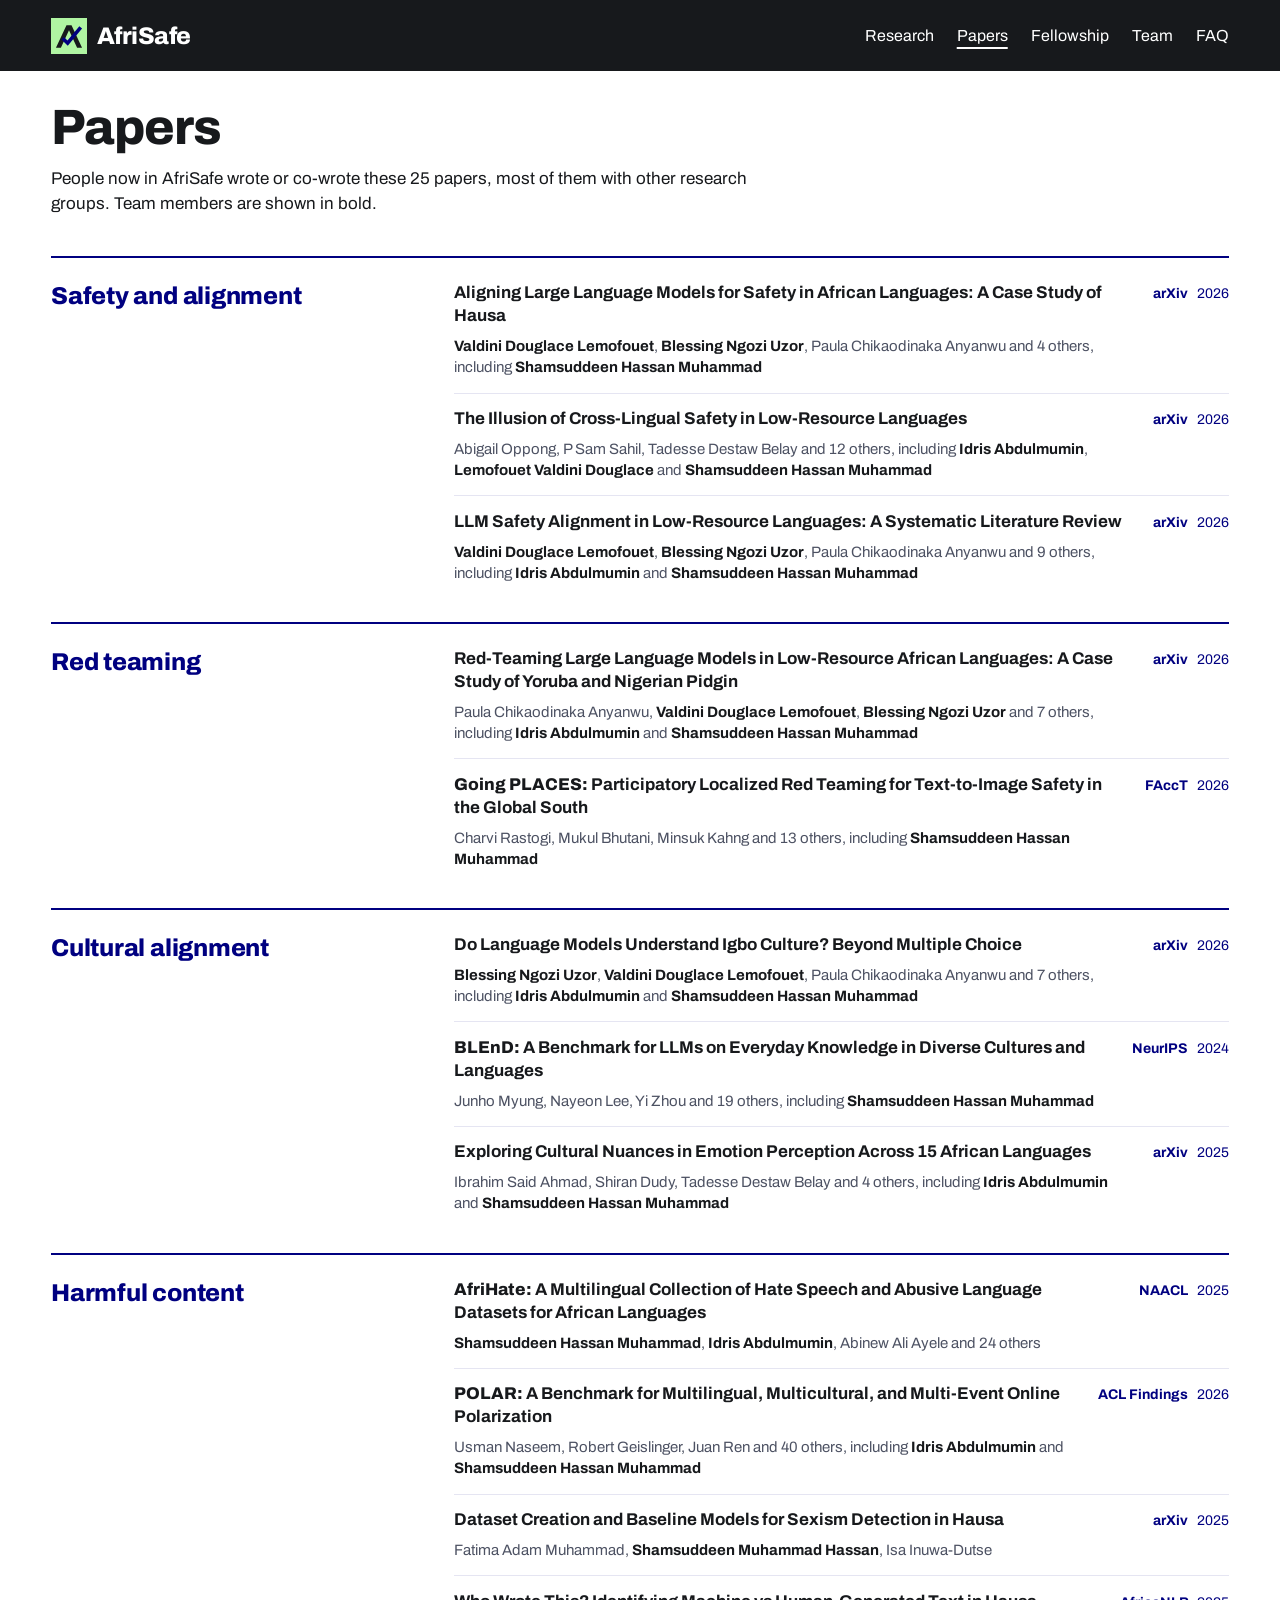
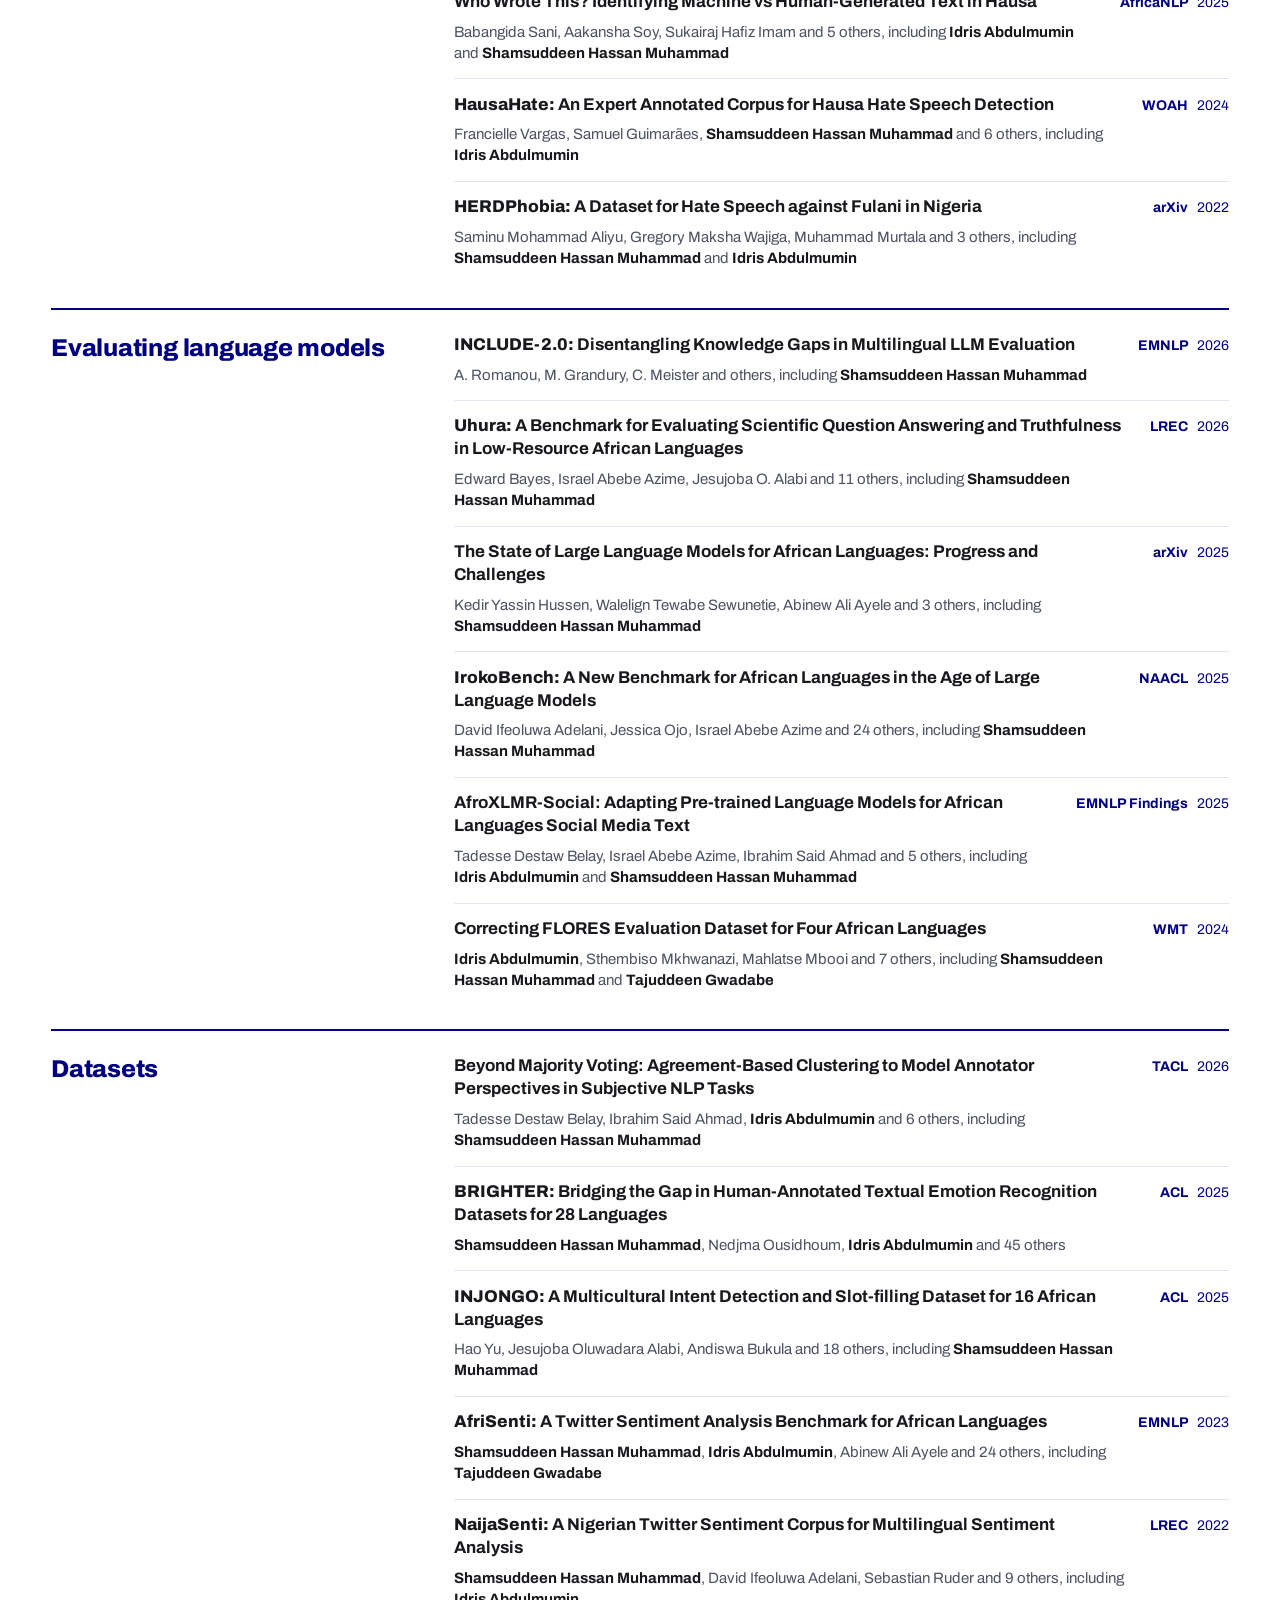
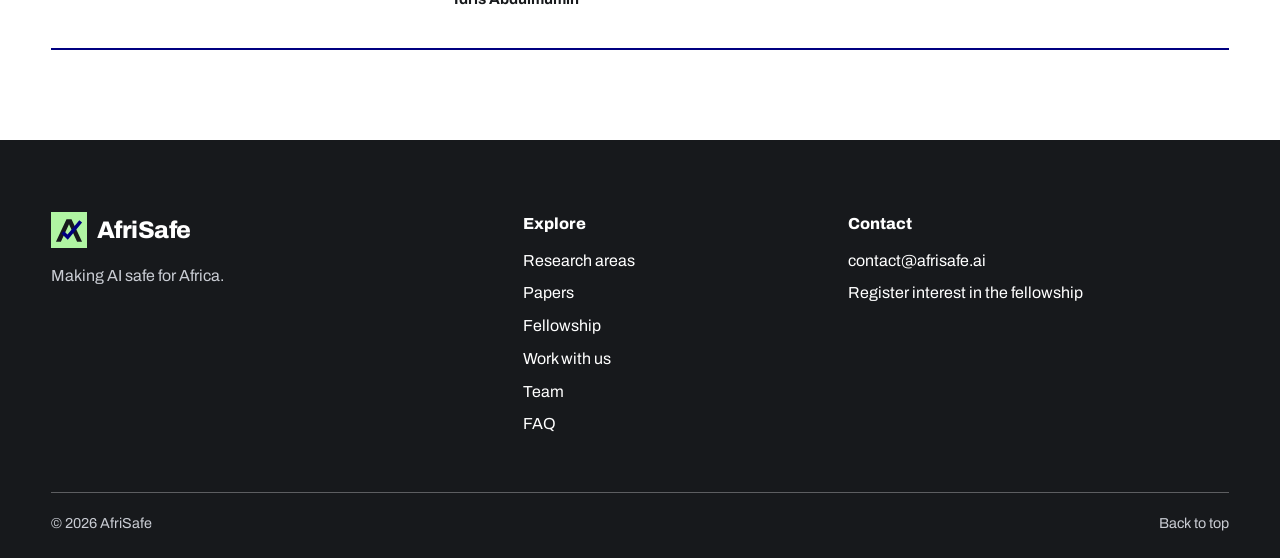
==== papers.html @ fd4c01db "Tagline: Making AI safe for Africa" ====
<!doctype html>
<html lang="en">
<head>
<meta charset="utf-8">
<meta name="viewport" content="width=device-width, initial-scale=1">
<title>Papers | AfriSafe</title>
<meta name="description" content="Papers by AfriSafe researchers on AI safety, red teaming, cultural alignment and evaluation in African languages.">
<meta name="theme-color" content="#17191c">
<meta property="og:type" content="website">
<meta property="og:site_name" content="AfriSafe">
<meta name="twitter:card" content="summary">
<meta property="og:title" content="Papers | AfriSafe">
<meta property="og:description" content="AI safety, alignment and red teaming research for African languages and cultures.">
<link rel="icon" href="data:image/svg+xml,%3Csvg xmlns='http://www.w3.org/2000/svg' viewBox='0 0 40 40'%3E%3Crect width='40' height='40' fill='%23b0f5a2'/%3E%3Cpath d='M5.5 33L17.2 8h5.6L34.5 33H29L20 13.6 11 33z' fill='%2317191c'/%3E%3Cpath d='M13 22.5l5.5 5.5L33 10.5' fill='none' stroke='%23000080' stroke-width='4'/%3E%3C/svg%3E">
<link rel="preconnect" href="https://fonts.googleapis.com">
<link rel="preconnect" href="https://fonts.gstatic.com" crossorigin>
<link rel="stylesheet" href="https://fonts.googleapis.com/css2?family=Archivo:wght@400;700;800&display=swap">
<link rel="stylesheet" href="styles.css">
</head>
<body>

<a class="skip" href="#main">Skip to content</a>
<header class="top">
<div class="wrap top-in">
  <a class="logo" href="index.html"><svg class="mark" viewBox="0 0 40 40" aria-hidden="true"><rect class="mark-box" width="40" height="40"/><path class="mark-a" d="M5.5 33L17.2 8h5.6L34.5 33H29L20 13.6 11 33z"/><path class="mark-tick" d="M13 22.5l5.5 5.5L33 10.5"/></svg>AfriSafe</a>
  <nav aria-label="Sections">
    <a href="index.html#research">Research</a>
    <a href="papers.html" aria-current="page">Papers</a>
    <a href="index.html#fellowship">Fellowship</a>
    <a href="team.html">Team</a>
    <a href="index.html#faq">FAQ</a>
  </nav>
</div>
</header>

<main id="main" class="wrap">
<section class="block">
  <h1 class="page-title">Papers</h1>
  <p class="intro">People now in AfriSafe wrote or co-wrote these 25 papers, most of them with other research groups. Team members are shown in bold.</p>
  <div class="pubs">
    <section class="pub-group">
      <h3>Safety and alignment</h3>
      <ul role="list">
        <li><a href="https://arxiv.org/abs/2610.37245"><span class="pub-title">Aligning Large Language Models for Safety in African Languages: A Case Study of Hausa</span><span class="pub-venue">arXiv <span>2026</span></span><span class="pub-authors"><b>Valdini Douglace Lemofouet</b>, <b>Blessing Ngozi Uzor</b>, Paula Chikaodinaka Anyanwu and 4 others, including <b>Shamsuddeen Hassan Muhammad</b></span></a></li>
        <li><a href="https://arxiv.org/abs/2608.11146"><span class="pub-title">The Illusion of Cross-Lingual Safety in Low-Resource Languages</span><span class="pub-venue">arXiv <span>2026</span></span><span class="pub-authors">Abigail Oppong, P Sam Sahil, Tadesse Destaw Belay and 12 others, including <b>Idris Abdulmumin</b>, <b>Lemofouet Valdini Douglace</b> and <b>Shamsuddeen Hassan Muhammad</b></span></a></li>
        <li><a href="https://arxiv.org/abs/2608.14626"><span class="pub-title">LLM Safety Alignment in Low-Resource Languages: A Systematic Literature Review</span><span class="pub-venue">arXiv <span>2026</span></span><span class="pub-authors"><b>Valdini Douglace Lemofouet</b>, <b>Blessing Ngozi Uzor</b>, Paula Chikaodinaka Anyanwu and 9 others, including <b>Idris Abdulmumin</b> and <b>Shamsuddeen Hassan Muhammad</b></span></a></li>
      </ul>
    </section>
    <section class="pub-group">
      <h3>Red teaming</h3>
      <ul role="list">
        <li><a href="https://arxiv.org/abs/2610.39590"><span class="pub-title">Red-Teaming Large Language Models in Low-Resource African Languages: A Case Study of Yoruba and Nigerian Pidgin</span><span class="pub-venue">arXiv <span>2026</span></span><span class="pub-authors">Paula Chikaodinaka Anyanwu, <b>Valdini Douglace Lemofouet</b>, <b>Blessing Ngozi Uzor</b> and 7 others, including <b>Idris Abdulmumin</b> and <b>Shamsuddeen Hassan Muhammad</b></span></a></li>
        <li><a href="https://arxiv.org/abs/2605.19190"><span class="pub-title"><b>Going PLACES:</b> Participatory Localized Red Teaming for Text-to-Image Safety in the Global South</span><span class="pub-venue">FAccT <span>2026</span></span><span class="pub-authors">Charvi Rastogi, Mukul Bhutani, Minsuk Kahng and 13 others, including <b>Shamsuddeen Hassan Muhammad</b></span></a></li>
      </ul>
    </section>
    <section class="pub-group">
      <h3>Cultural alignment</h3>
      <ul role="list">
        <li><a href="https://arxiv.org/abs/2610.35168"><span class="pub-title">Do Language Models Understand Igbo Culture? Beyond Multiple Choice</span><span class="pub-venue">arXiv <span>2026</span></span><span class="pub-authors"><b>Blessing Ngozi Uzor</b>, <b>Valdini Douglace Lemofouet</b>, Paula Chikaodinaka Anyanwu and 7 others, including <b>Idris Abdulmumin</b> and <b>Shamsuddeen Hassan Muhammad</b></span></a></li>
        <li><a href="https://arxiv.org/abs/2406.09948"><span class="pub-title"><b>BLEnD:</b> A Benchmark for LLMs on Everyday Knowledge in Diverse Cultures and Languages</span><span class="pub-venue">NeurIPS <span>2024</span></span><span class="pub-authors">Junho Myung, Nayeon Lee, Yi Zhou and 19 others, including <b>Shamsuddeen Hassan Muhammad</b></span></a></li>
        <li><a href="https://arxiv.org/abs/2503.19642"><span class="pub-title">Exploring Cultural Nuances in Emotion Perception Across 15 African Languages</span><span class="pub-venue">arXiv <span>2025</span></span><span class="pub-authors">Ibrahim Said Ahmad, Shiran Dudy, Tadesse Destaw Belay and 4 others, including <b>Idris Abdulmumin</b> and <b>Shamsuddeen Hassan Muhammad</b></span></a></li>
      </ul>
    </section>
    <section class="pub-group">
      <h3>Harmful content</h3>
      <ul role="list">
        <li><a href="https://aclanthology.org/2025.naacl-long.92/"><span class="pub-title"><b>AfriHate:</b> A Multilingual Collection of Hate Speech and Abusive Language Datasets for African Languages</span><span class="pub-venue">NAACL <span>2025</span></span><span class="pub-authors"><b>Shamsuddeen Hassan Muhammad</b>, <b>Idris Abdulmumin</b>, Abinew Ali Ayele and 24 others</span></a></li>
        <li><a href="https://arxiv.org/abs/2505.20624"><span class="pub-title"><b>POLAR:</b> A Benchmark for Multilingual, Multicultural, and Multi-Event Online Polarization</span><span class="pub-venue">ACL Findings <span>2026</span></span><span class="pub-authors">Usman Naseem, Robert Geislinger, Juan Ren and 40 others, including <b>Idris Abdulmumin</b> and <b>Shamsuddeen Hassan Muhammad</b></span></a></li>
        <li><a href="https://arxiv.org/abs/2510.27038"><span class="pub-title">Dataset Creation and Baseline Models for Sexism Detection in Hausa</span><span class="pub-venue">arXiv <span>2025</span></span><span class="pub-authors">Fatima Adam Muhammad, <b>Shamsuddeen Muhammad Hassan</b>, Isa Inuwa-Dutse</span></a></li>
        <li><a href="https://aclanthology.org/2025.africanlp-1.12/"><span class="pub-title">Who Wrote This? Identifying Machine vs Human-Generated Text in Hausa</span><span class="pub-venue">AfricaNLP <span>2025</span></span><span class="pub-authors">Babangida Sani, Aakansha Soy, Sukairaj Hafiz Imam and 5 others, including <b>Idris Abdulmumin</b> and <b>Shamsuddeen Hassan Muhammad</b></span></a></li>
        <li><a href="https://aclanthology.org/2024.woah-1.5/"><span class="pub-title"><b>HausaHate:</b> An Expert Annotated Corpus for Hausa Hate Speech Detection</span><span class="pub-venue">WOAH <span>2024</span></span><span class="pub-authors">Francielle Vargas, Samuel Guimarães, <b>Shamsuddeen Hassan Muhammad</b> and 6 others, including <b>Idris Abdulmumin</b></span></a></li>
        <li><a href="https://arxiv.org/abs/2211.15262"><span class="pub-title"><b>HERDPhobia:</b> A Dataset for Hate Speech against Fulani in Nigeria</span><span class="pub-venue">arXiv <span>2022</span></span><span class="pub-authors">Saminu Mohammad Aliyu, Gregory Maksha Wajiga, Muhammad Murtala and 3 others, including <b>Shamsuddeen Hassan Muhammad</b> and <b>Idris Abdulmumin</b></span></a></li>
      </ul>
    </section>
    <section class="pub-group">
      <h3>Evaluating language models</h3>
      <ul role="list">
        <li><a href="https://scholar.google.com/citations?view_op=view_citation&amp;hl=en&amp;user=Ne1nt4gAAAAJ&amp;citation_for_view=Ne1nt4gAAAAJ:IRz6iEL74y4C"><span class="pub-title"><b>INCLUDE-2.0:</b> Disentangling Knowledge Gaps in Multilingual LLM Evaluation</span><span class="pub-venue">EMNLP <span>2026</span></span><span class="pub-authors">A. Romanou, M. Grandury, C. Meister and others, including <b>Shamsuddeen Hassan Muhammad</b></span></a></li>
        <li><a href="https://arxiv.org/abs/2412.00948"><span class="pub-title"><b>Uhura:</b> A Benchmark for Evaluating Scientific Question Answering and Truthfulness in Low-Resource African Languages</span><span class="pub-venue">LREC <span>2026</span></span><span class="pub-authors">Edward Bayes, Israel Abebe Azime, Jesujoba O. Alabi and 11 others, including <b>Shamsuddeen Hassan Muhammad</b></span></a></li>
        <li><a href="https://arxiv.org/abs/2506.02280"><span class="pub-title">The State of Large Language Models for African Languages: Progress and Challenges</span><span class="pub-venue">arXiv <span>2025</span></span><span class="pub-authors">Kedir Yassin Hussen, Walelign Tewabe Sewunetie, Abinew Ali Ayele and 3 others, including <b>Shamsuddeen Hassan Muhammad</b></span></a></li>
        <li><a href="https://aclanthology.org/2025.naacl-long.139/"><span class="pub-title"><b>IrokoBench:</b> A New Benchmark for African Languages in the Age of Large Language Models</span><span class="pub-venue">NAACL <span>2025</span></span><span class="pub-authors">David Ifeoluwa Adelani, Jessica Ojo, Israel Abebe Azime and 24 others, including <b>Shamsuddeen Hassan Muhammad</b></span></a></li>
        <li><a href="https://aclanthology.org/2025.findings-emnlp.842/"><span class="pub-title">AfroXLMR-Social: Adapting Pre-trained Language Models for African Languages Social Media Text</span><span class="pub-venue">EMNLP Findings <span>2025</span></span><span class="pub-authors">Tadesse Destaw Belay, Israel Abebe Azime, Ibrahim Said Ahmad and 5 others, including <b>Idris Abdulmumin</b> and <b>Shamsuddeen Hassan Muhammad</b></span></a></li>
        <li><a href="https://aclanthology.org/2024.wmt-1.44/"><span class="pub-title">Correcting FLORES Evaluation Dataset for Four African Languages</span><span class="pub-venue">WMT <span>2024</span></span><span class="pub-authors"><b>Idris Abdulmumin</b>, Sthembiso Mkhwanazi, Mahlatse Mbooi and 7 others, including <b>Shamsuddeen Hassan Muhammad</b> and <b>Tajuddeen Gwadabe</b></span></a></li>
      </ul>
    </section>
    <section class="pub-group">
      <h3>Datasets</h3>
      <ul role="list">
        <li><a href="https://arxiv.org/abs/2605.09955"><span class="pub-title">Beyond Majority Voting: Agreement-Based Clustering to Model Annotator Perspectives in Subjective NLP Tasks</span><span class="pub-venue">TACL <span>2026</span></span><span class="pub-authors">Tadesse Destaw Belay, Ibrahim Said Ahmad, <b>Idris Abdulmumin</b> and 6 others, including <b>Shamsuddeen Hassan Muhammad</b></span></a></li>
        <li><a href="https://aclanthology.org/2025.acl-long.436/"><span class="pub-title"><b>BRIGHTER:</b> Bridging the Gap in Human-Annotated Textual Emotion Recognition Datasets for 28 Languages</span><span class="pub-venue">ACL <span>2025</span></span><span class="pub-authors"><b>Shamsuddeen Hassan Muhammad</b>, Nedjma Ousidhoum, <b>Idris Abdulmumin</b> and 45 others</span></a></li>
        <li><a href="https://aclanthology.org/2025.acl-long.464/"><span class="pub-title"><b>INJONGO:</b> A Multicultural Intent Detection and Slot-filling Dataset for 16 African Languages</span><span class="pub-venue">ACL <span>2025</span></span><span class="pub-authors">Hao Yu, Jesujoba Oluwadara Alabi, Andiswa Bukula and 18 others, including <b>Shamsuddeen Hassan Muhammad</b></span></a></li>
        <li><a href="https://aclanthology.org/2023.emnlp-main.862/"><span class="pub-title"><b>AfriSenti:</b> A Twitter Sentiment Analysis Benchmark for African Languages</span><span class="pub-venue">EMNLP <span>2023</span></span><span class="pub-authors"><b>Shamsuddeen Hassan Muhammad</b>, <b>Idris Abdulmumin</b>, Abinew Ali Ayele and 24 others, including <b>Tajuddeen Gwadabe</b></span></a></li>
        <li><a href="https://aclanthology.org/2022.lrec-1.63/"><span class="pub-title"><b>NaijaSenti:</b> A Nigerian Twitter Sentiment Corpus for Multilingual Sentiment Analysis</span><span class="pub-venue">LREC <span>2022</span></span><span class="pub-authors"><b>Shamsuddeen Hassan Muhammad</b>, David Ifeoluwa Adelani, Sebastian Ruder and 9 others, including <b>Idris Abdulmumin</b></span></a></li>
      </ul>
    </section>
  </div>
</section>
</main>

<footer class="foot">
  <div class="wrap">
    <div class="foot-in">
      <div class="foot-brand">
        <a class="logo" href="index.html"><svg class="mark" viewBox="0 0 40 40" aria-hidden="true"><rect class="mark-box" width="40" height="40"/><path class="mark-a" d="M5.5 33L17.2 8h5.6L34.5 33H29L20 13.6 11 33z"/><path class="mark-tick" d="M13 22.5l5.5 5.5L33 10.5"/></svg>AfriSafe</a>
        <p>Making AI safe for Africa.</p>
      </div>
      <nav aria-label="Footer">
        <h2>Explore</h2>
        <a href="index.html#research">Research areas</a>
        <a href="papers.html">Papers</a>
        <a href="index.html#fellowship">Fellowship</a>
        <a href="index.html#involved">Work with us</a>
        <a href="team.html">Team</a>
        <a href="index.html#faq">FAQ</a>
      </nav>
      <div>
        <h2>Contact</h2>
        <a href="mailto:contact@afrisafe.ai">contact@afrisafe.ai</a>
        <a href="mailto:contact@afrisafe.ai?subject=AfriSafe%20Fellowship%20interest">Register interest in the fellowship</a>
      </div>
    </div>
    <div class="foot-base">
      <p>© 2026 AfriSafe</p>
      <a href="#main">Back to top</a>
    </div>
  </div>
</footer>

</body>
</html>
---- styles.css ----
/* Layout: white page, inset blocks. Colour and type follow imperial.ac.uk:
   black-weight sentence-case headings, plain grotesque body, thin rules, arrow links,
   mint and lavender panels, a dark panel that fades to purple.
   Type: Archivo at weight 800 for headings and 400 for text. Measured against Imperial's own
   face (licensed to Imperial, so not used here) it is the closest free match in weight and width.
   Sizes follow Imperial's scale: hero up to 74px, h2 up to 33px, h3 about 21px. */
:root {
  color-scheme: light;
  --ink: #17191c;
  --white: #ffffff;
  --navy: #000080;
  --blue: #0000cd;
  --mint: #b0f5a2;
  --lavender: #e5e5f2;
  --purple: #1f0038;
  --soft: #c9ccd3;
  --muted: #4d5263; /* author lines; 7.6:1 on white */

  --font: Archivo, "Helvetica Neue", Arial, sans-serif;
}

* { box-sizing: border-box; }
html { scroll-behavior: smooth; }
body { margin: 0; background: var(--white); color: var(--ink); font: 400 1.0625rem/1.45 var(--font); overflow-wrap: break-word; }
img { max-width: 100%; height: auto; display: block; }
p { margin: 0; }
a { color: var(--blue); text-underline-offset: 3px; }
a:focus-visible, summary:focus-visible { outline: 3px solid var(--blue); outline-offset: 3px; }
/* blue on the dark footer is 1.6:1; mint is 13.8:1 */
.top a:focus-visible, .foot a:focus-visible { outline-color: var(--mint); }
section[id] { scroll-margin-top: 2rem; }

.skip { position: absolute; left: 1rem; top: -5rem; padding: 0.75rem 1rem; background: var(--white); color: var(--navy); font-weight: 800; }
.skip:focus { top: 1rem; }

.wrap { max-width: 84rem; margin: 0 auto; padding-inline: clamp(1.25rem, 4vw, 3.5rem); }

h1, h2, h3 { margin: 0; font-weight: 800; letter-spacing: -0.01em; text-wrap: balance; }
h1 { font-size: clamp(2.5rem, 5.4vw, 4.6rem); line-height: 1; letter-spacing: -0.02em; }
h2 { font-size: clamp(1.5rem, 2.3vw, 2.05rem); line-height: 1.15; }
h3 { font-size: 1.3rem; line-height: 1.2; }
.intro { margin-top: 0.9rem; max-width: 46rem; }

/* Arrow link: the one call-to-action style on the site.
   The second content value gives the glyph empty alt text; older browsers keep the first. */
.go { display: inline-block; font-weight: 800; text-decoration: none; color: inherit; }
.go::before { content: "→"; content: "→" / ""; font-weight: 400; margin-right: 0.6rem; display: inline-block; transition: transform .15s; }
.go:hover { text-decoration: underline; text-decoration-thickness: 2px; }
.go:hover::before { transform: translateX(4px); }

/* Header */
/* Black bar across the full width, matching the footer, so the page opens and closes on the same band */
.top { background: var(--ink); color: var(--white); }
.top-in { display: flex; align-items: center; gap: 2rem; padding-block: 1.1rem; }
.top .logo { color: var(--white); }
main { padding-top: clamp(1.25rem, 3vw, 2rem); }
.top nav { display: flex; gap: clamp(1rem, 1.8vw, 1.75rem); margin-left: auto; }
.top nav a { color: var(--white); text-decoration: none; font-size: 1rem; }
.top nav a:hover { color: var(--mint); text-decoration: underline; text-decoration-thickness: 2px; }
.top nav a[aria-current] { text-decoration: underline; text-decoration-thickness: 2px; text-underline-offset: 6px; }
/* Logo: an A whose crossbar is a tick (tested, passed), beside the name in the heading face */
.logo { display: inline-flex; align-items: center; gap: 0.6rem; font-weight: 800; font-size: 1.5rem; line-height: 1; letter-spacing: -0.02em; text-decoration: none; color: var(--navy); }
.mark { width: 2.25rem; height: 2.25rem; flex: none; }
.mark-box { fill: var(--mint); }
.mark-a { fill: var(--ink); }
.mark-tick { fill: none; stroke: var(--navy); stroke-width: 4; }

/* Panels */
.panel { padding: clamp(1.75rem, 4.5vw, 4rem); display: grid; gap: 1.5rem; align-content: center; justify-items: start; }
.mint { background: var(--mint); }
.night { background: linear-gradient(90deg, var(--ink), var(--purple)); color: var(--white); }

/* Hero: headline across the mint panel; lede and links sit on the page's three columns under a navy rule */
/* the space above the headline is the stage for the drifting language names */
.hero { padding-top: clamp(6rem, 14vw, 11rem); gap: clamp(2rem, 4vw, 3.5rem); justify-items: stretch; }
.hero-band { display: grid; grid-template-columns: repeat(3, minmax(0, 1fr)); gap: 1.5rem 2rem; align-items: start; border-top: 2px solid var(--navy); padding-top: 1.5rem; }
.lede { grid-column: span 2; max-width: 42rem; font-size: clamp(1.1rem, 1.5vw, 1.3rem); line-height: 1.35; }
.hero-links { list-style: none; margin: 0; padding: 0; color: var(--navy); }
.hero-links li { padding-block: 0.75rem; }
.hero-links li:first-child { padding-top: 0; }
.hero-links li + li { border-top: 1px solid var(--navy); }
/* flex keeps a wrapped second line under the text, clear of the arrow */
.hero-links .go { display: flex; }

/* --- Hero language names (canvas) ---------------------------------------------------------
   A decorative canvas behind the hero content; the inline script at the end of index.html draws
   on it. Out of flow, so it never changes the hero's size. Empty and invisible without JavaScript. */
.hero { position: relative; isolation: isolate; }
.hero-langs {
  position: absolute; top: 0; left: 0; z-index: -1; width: 100%; height: 100%; pointer-events: none;
}
/* --- end hero language names --------------------------------------------------------------- */

main > section { margin-bottom: clamp(3.5rem, 7vw, 6rem); }

/* Columns under a thin rule */
.cols { display: grid; gap: 2rem; margin: 2.5rem 0 0; padding: 0; list-style: none; }
.cols.two { grid-template-columns: repeat(2, minmax(0, 1fr)); }
.cols.three { grid-template-columns: repeat(3, minmax(0, 1fr)); }
.cols.four { grid-template-columns: repeat(4, minmax(0, 1fr)); }
.cols > * { border-top: 1px solid var(--navy); padding-top: 1.25rem; display: grid; gap: 0.75rem; align-content: start; justify-items: start; }

/* Dark facts panel */
.facts { display: block; margin-top: 2.5rem; }
.facts .cols { margin-top: 0; gap: 2.5rem 2rem; }
.facts .cols > * { border-top-color: var(--white); }
.facts h3 { font-size: clamp(1.3rem, 2vw, 1.7rem); }
.facts .cols p { color: var(--soft); font-size: 1rem; }

/* Lavender banner, split by a rule */
.banner {
  display: grid; grid-template-columns: repeat(2, minmax(0, 1fr));
  background: var(--lavender); color: var(--navy);
  border-top: 2px solid var(--navy); border-bottom: 2px solid var(--navy);
}
.banner > * { padding: clamp(1.5rem, 3vw, 2.5rem); display: grid; gap: 1.25rem; align-content: center; justify-items: start; }
.banner > div { border-left: 2px solid var(--navy); }
.banner h2 { font-size: clamp(1.75rem, 3vw, 2.6rem); line-height: 1.1; }
.banner p { font-size: clamp(1.1rem, 1.6vw, 1.4rem); line-height: 1.3; }
.banner.mint { background: var(--mint); }

/* Papers: theme on the left, its papers on the right. Each row is one link. */
.pubs { margin-top: 2.5rem; border-bottom: 2px solid var(--navy); }
.pub-group { border-top: 2px solid var(--navy); padding-block: 1.5rem; display: grid; gap: 0.75rem; }
.pub-group h3 { color: var(--navy); font-size: clamp(1.3rem, 1.9vw, 1.6rem); }
.pub-group ul { list-style: none; margin: 0; padding: 0; }
.pub-group li + li { border-top: 1px solid var(--lavender); }
.pub-group a {
  display: grid; grid-template-columns: minmax(0, 1fr) auto; gap: 0.5rem 1.5rem; align-items: baseline;
  padding: 0.9rem 0.75rem; margin-inline: -0.75rem;
  color: var(--ink); text-decoration: none; transition: background-color .15s;
}
.pub-group a:hover, .pub-group a:focus-visible { background: var(--lavender); }
.pub-group a:hover .pub-title { text-decoration: underline; text-decoration-thickness: 2px; }
.pub-title { font-size: 1.0625rem; line-height: 1.35; font-weight: 700; }
.pub-title b { font-weight: 800; }
/* authors sit under the title; team members are bold and dark */
.pub-authors { grid-column: 1; font-size: 0.9375rem; line-height: 1.4; color: var(--muted); }
.pub-authors b { font-weight: 700; color: var(--ink); }
.pub-venue { font-size: 0.875rem; font-weight: 700; color: var(--navy); white-space: nowrap; font-variant-numeric: tabular-nums; }
.pub-venue span { font-weight: 400; margin-left: 0.35rem; }

/* People: square portraits on the page grid. No photo yet: initials on mint. Open seat: plus on lavender. */
.people { list-style: none; margin: 2.5rem 0 0; padding: 0; display: grid; grid-template-columns: repeat(4, minmax(0, 1fr)); gap: 2.5rem 2rem; }
.people img, .initials { width: 100%; height: auto; aspect-ratio: 1 / 1; object-fit: cover; margin-bottom: 1rem; }
.initials { display: grid; place-items: center; background: var(--lavender); color: var(--navy); font-weight: 800; font-size: clamp(2rem, 4vw, 3rem); letter-spacing: -0.02em; }
.people h3 { font-size: 1.15rem; margin-bottom: 0.35rem; }
.people h3 a { color: var(--ink); text-decoration-thickness: 2px; }
.people h3 a:hover { color: var(--blue); }
.people p { font-size: 1rem; }
.people .role { font-weight: 700; color: var(--navy); line-height: 1.3; margin-bottom: 0.2rem; }
.tba .initials { background: none; border: 1px solid var(--navy); font-weight: 400; }
.tba h3, .tba p { color: var(--navy); }
h2.second { margin-top: clamp(3rem, 6vw, 4.5rem); }

.more { margin-top: 1.75rem; color: var(--navy); }
.page-title { font-size: clamp(2rem, 4vw, 3.1rem); }

/* FAQ */
.qa { margin-top: 2.5rem; border-bottom: 1px solid var(--navy); }
.qa details { border-top: 1px solid var(--navy); }
.qa summary { cursor: pointer; list-style: none; padding-block: 1.25rem; font-weight: 800; font-size: 1.2rem; display: flex; justify-content: space-between; gap: 1rem; }
.qa summary:hover { color: var(--navy); text-decoration: underline; text-decoration-thickness: 2px; }
.qa summary::-webkit-details-marker { display: none; }
.qa summary::after { content: "+"; content: "+" / ""; font-weight: 400; font-size: 1.5rem; line-height: 1; color: var(--navy); }
.qa details[open] summary::after { content: "−"; content: "−" / ""; }
.qa details[open] summary { color: var(--navy); }
.qa details p { padding-bottom: 1.75rem; max-width: 38rem; }
.qa details p a { color: var(--navy); text-decoration-thickness: 2px; }
.faq-head { display: grid; gap: 1rem; justify-items: start; align-content: start; }
.faq-head .go { color: var(--navy); }

/* Footer: brand, then three short link columns, then a base line. Same near-black as the header. */
.foot { background: var(--ink); color: var(--white); padding-block: clamp(3rem, 6vw, 4.5rem) 1.5rem; font-size: 1rem; }
.foot-in { display: grid; grid-template-columns: 1.5fr 1fr 1.3fr; gap: 2.5rem 2rem; align-items: start; }
.foot-in > * { display: grid; gap: 0.6rem; justify-items: start; align-content: start; }
.foot .logo { color: var(--white); margin-bottom: 0.4rem; }
.foot-brand p { color: var(--soft); }
.foot h2 { font-size: 1rem; font-weight: 800; letter-spacing: 0; line-height: 1.45; margin-bottom: 0.25rem; }
.foot a:not(.logo) { color: var(--white); text-decoration: none; }
.foot a:not(.logo):hover { color: var(--mint); text-decoration: underline; text-decoration-thickness: 2px; }
.foot-base { display: flex; flex-wrap: wrap; justify-content: space-between; gap: 0.5rem 2rem; margin-top: clamp(2.5rem, 5vw, 3.5rem); padding-top: 1.25rem; border-top: 1px solid rgb(255 255 255 / 0.3); color: var(--soft); font-size: 0.9rem; }
.foot-base a:not(.logo) { color: var(--soft); }

@media (min-width: 60.01rem) {
  /* FAQ: heading in the first third, questions in the other two */
  #faq { display: grid; grid-template-columns: repeat(3, minmax(0, 1fr)); gap: 2rem; align-items: start; }
  #faq .qa { grid-column: span 2; margin-top: 0; }

  /* Papers: theme in the first third, list in the other two, like the FAQ */
  .pub-group { grid-template-columns: repeat(3, minmax(0, 1fr)); gap: 2rem; align-items: start; }
  .pub-group ul { grid-column: span 2; margin-top: -0.9rem; }

  /* Fellowship and Work with us: columns hang from the banner, and the banner's dividing rule runs on down.
     Fellowship: banner split in half, rule continues between steps 2 and 3.
     Work with us: banner split one third to two thirds, rule continues between columns 1 and 2. */
  #fellowship .cols, #involved .cols { gap: 0; margin-top: 0; }
  #fellowship .cols > *, #involved .cols > * { border-top: 0; border-left: 1px solid var(--navy); padding: 1.5rem clamp(1.5rem, 3vw, 2.5rem) 0.5rem; }
  #fellowship .cols > :first-child, #involved .cols > :first-child { border-left: 0; }
  #fellowship .cols > :nth-child(3), #involved .cols > :nth-child(2) { border-left-width: 2px; }
  #involved .banner { grid-template-columns: minmax(0, 1fr) minmax(0, 2fr); }
}

@media (max-width: 60rem) {
  /* section links wrap to a second row under a rule; no menu button needed */
  .top-in { flex-wrap: wrap; justify-content: space-between; gap: 0.75rem 1.5rem; }
  .top nav { order: 3; width: 100%; margin-left: 0; flex-wrap: wrap; gap: 0 1.5rem; border-top: 1px solid rgb(255 255 255 / 0.3); }
  .top nav a { padding-block: 0.625rem; }
  .hero-band, .banner, .cols.two, .cols.three, .foot-in { grid-template-columns: minmax(0, 1fr); }
  .lede { grid-column: auto; }
  .cols.four { grid-template-columns: repeat(2, minmax(0, 1fr)); }
  .people { grid-template-columns: repeat(3, minmax(0, 1fr)); }
  .banner > div { border-left: 0; border-top: 2px solid var(--navy); }
}
@media (max-width: 34rem) {
  .people { grid-template-columns: repeat(2, minmax(0, 1fr)); }
  /* paper rows: venue under the title, so titles keep the full width */
  .pub-group a { grid-template-columns: minmax(0, 1fr); gap: 0.25rem; }
  /* five header links on one row at 360px */
  .top nav { justify-content: space-between; gap: 0 0.5rem; }
  .top nav a { font-size: 0.875rem; }
  .cols.four { grid-template-columns: minmax(0, 1fr); }
  .logo { font-size: 1.35rem; }
  .mark { width: 2rem; height: 2rem; }
  .hero { padding-inline: 1.25rem; }
}
@media (prefers-reduced-motion: reduce) {
  html { scroll-behavior: auto; }
  .go::before, .pub-group a { transition: none; }
}
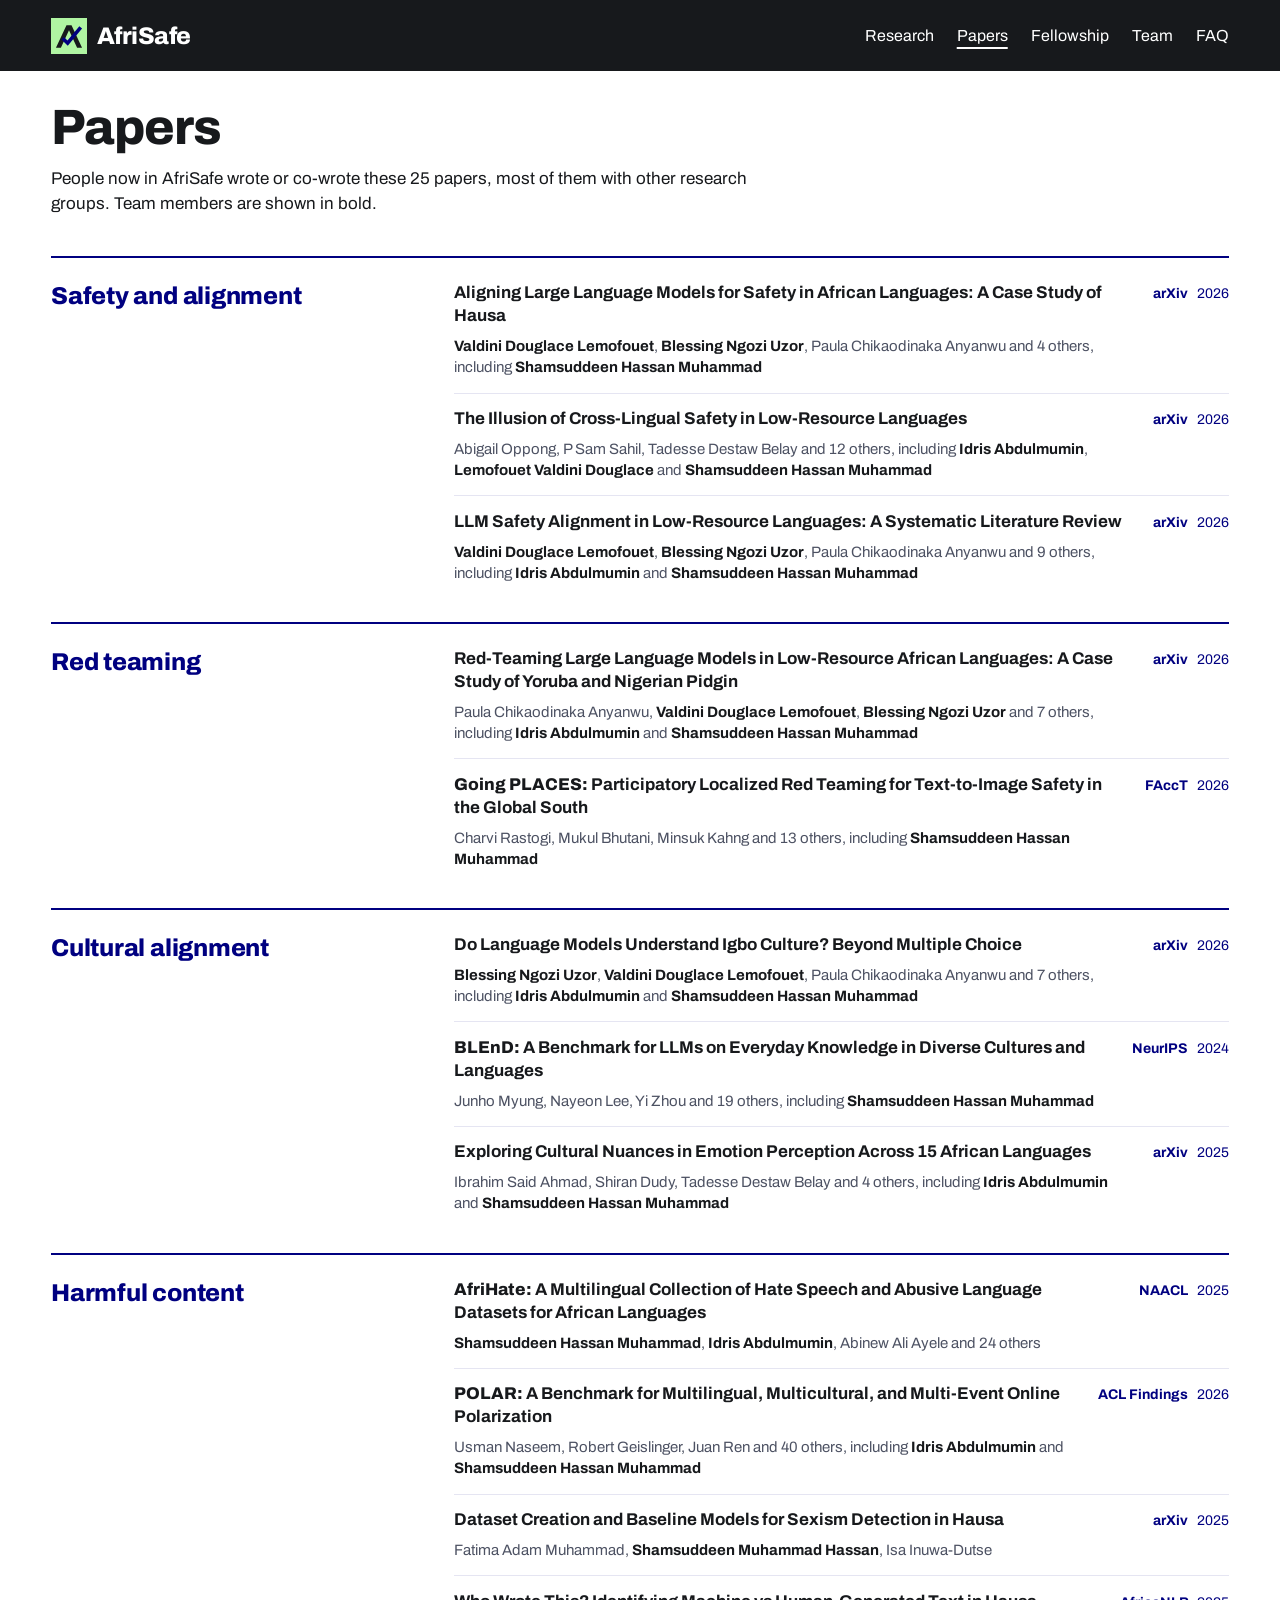
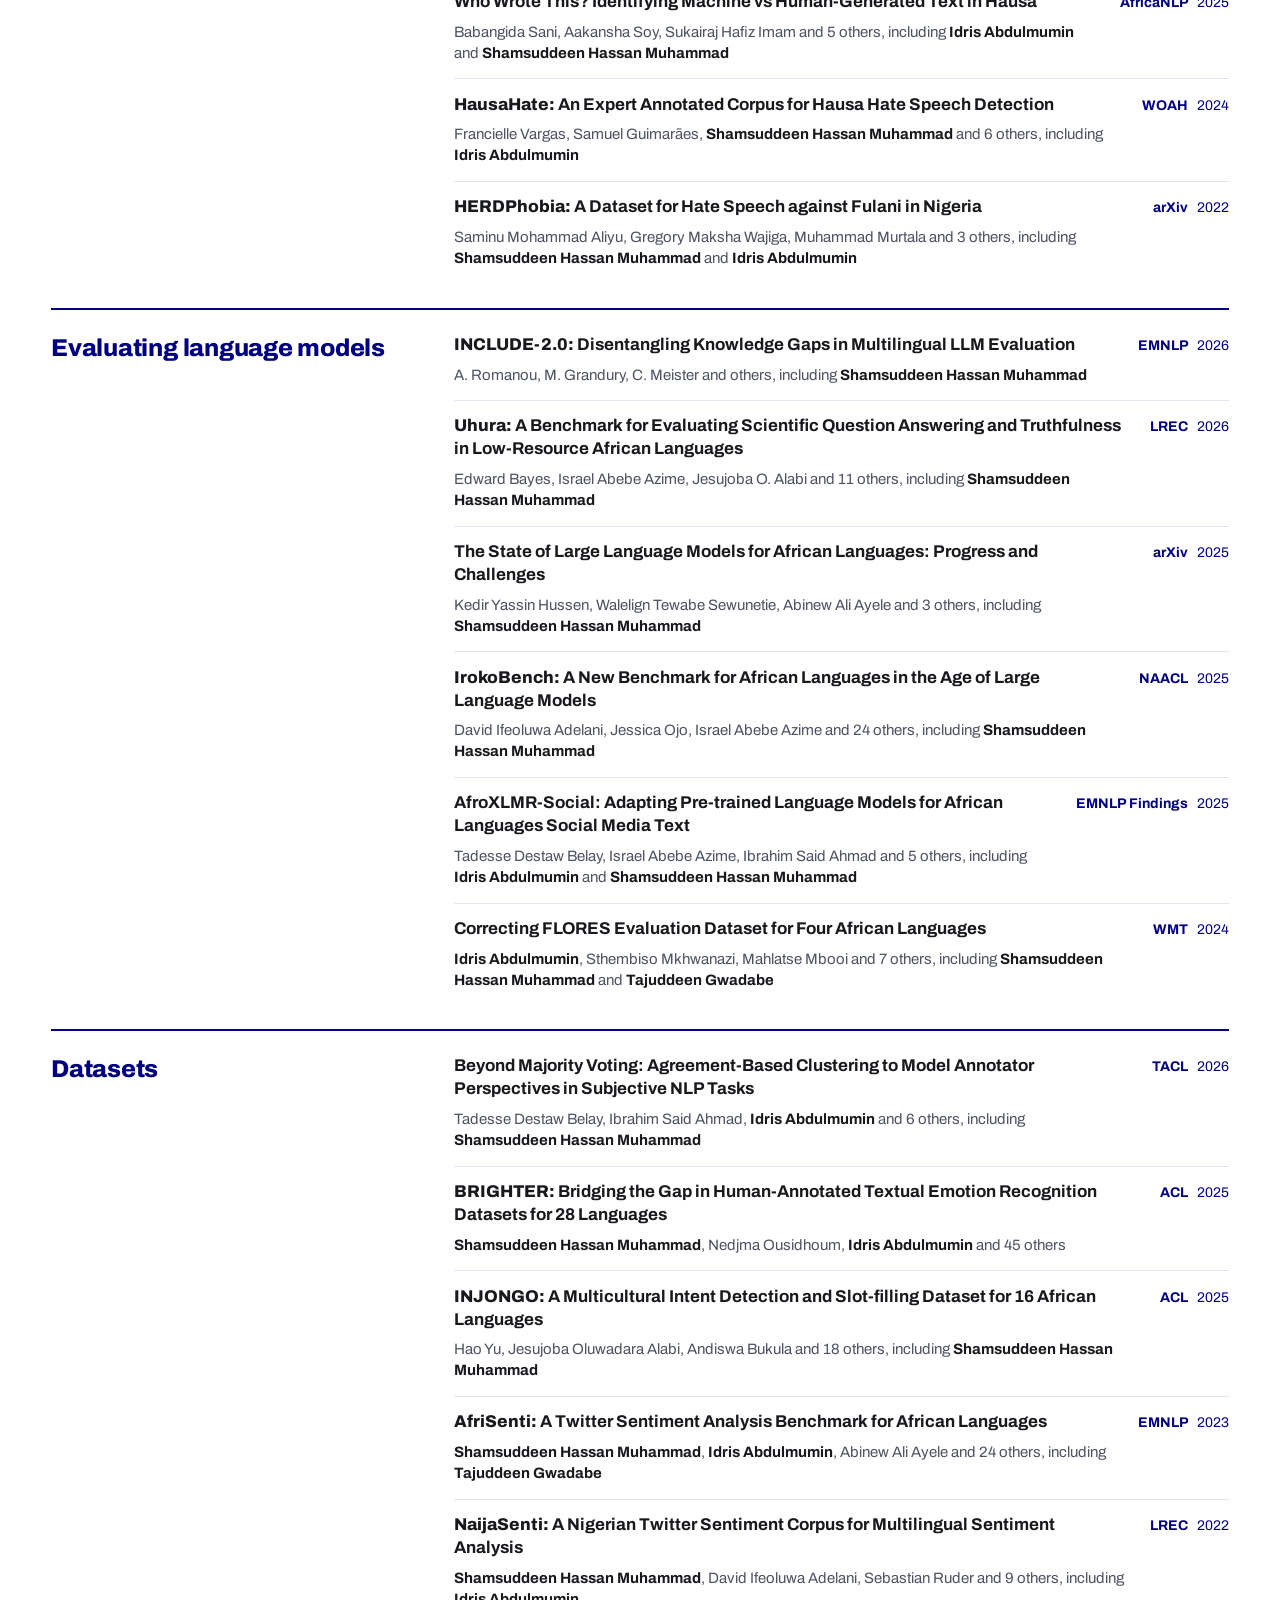
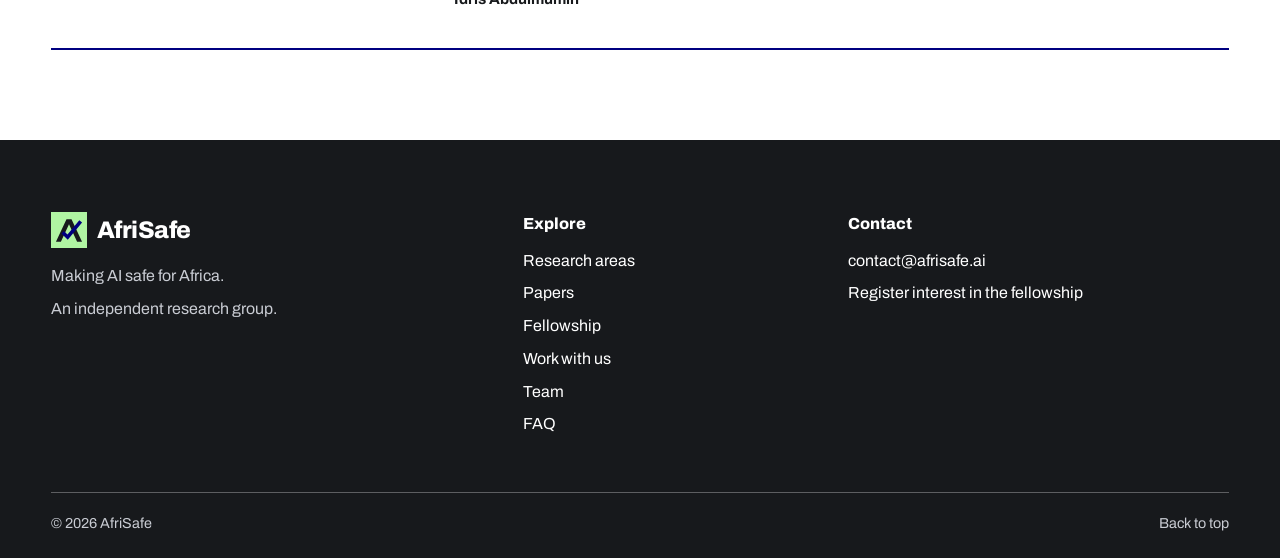
==== commit b9b6a061: "State that AfriSafe is independent of Imperial" ====
--- a/papers.html
+++ b/papers.html
@@ -103,6 +103,7 @@
       <div class="foot-brand">
         <a class="logo" href="index.html"><svg class="mark" viewBox="0 0 40 40" aria-hidden="true"><rect class="mark-box" width="40" height="40"/><path class="mark-a" d="M5.5 33L17.2 8h5.6L34.5 33H29L20 13.6 11 33z"/><path class="mark-tick" d="M13 22.5l5.5 5.5L33 10.5"/></svg>AfriSafe</a>
         <p>Making AI safe for Africa.</p>
+        <p>An independent research group.</p>
       </div>
       <nav aria-label="Footer">
         <h2>Explore</h2>
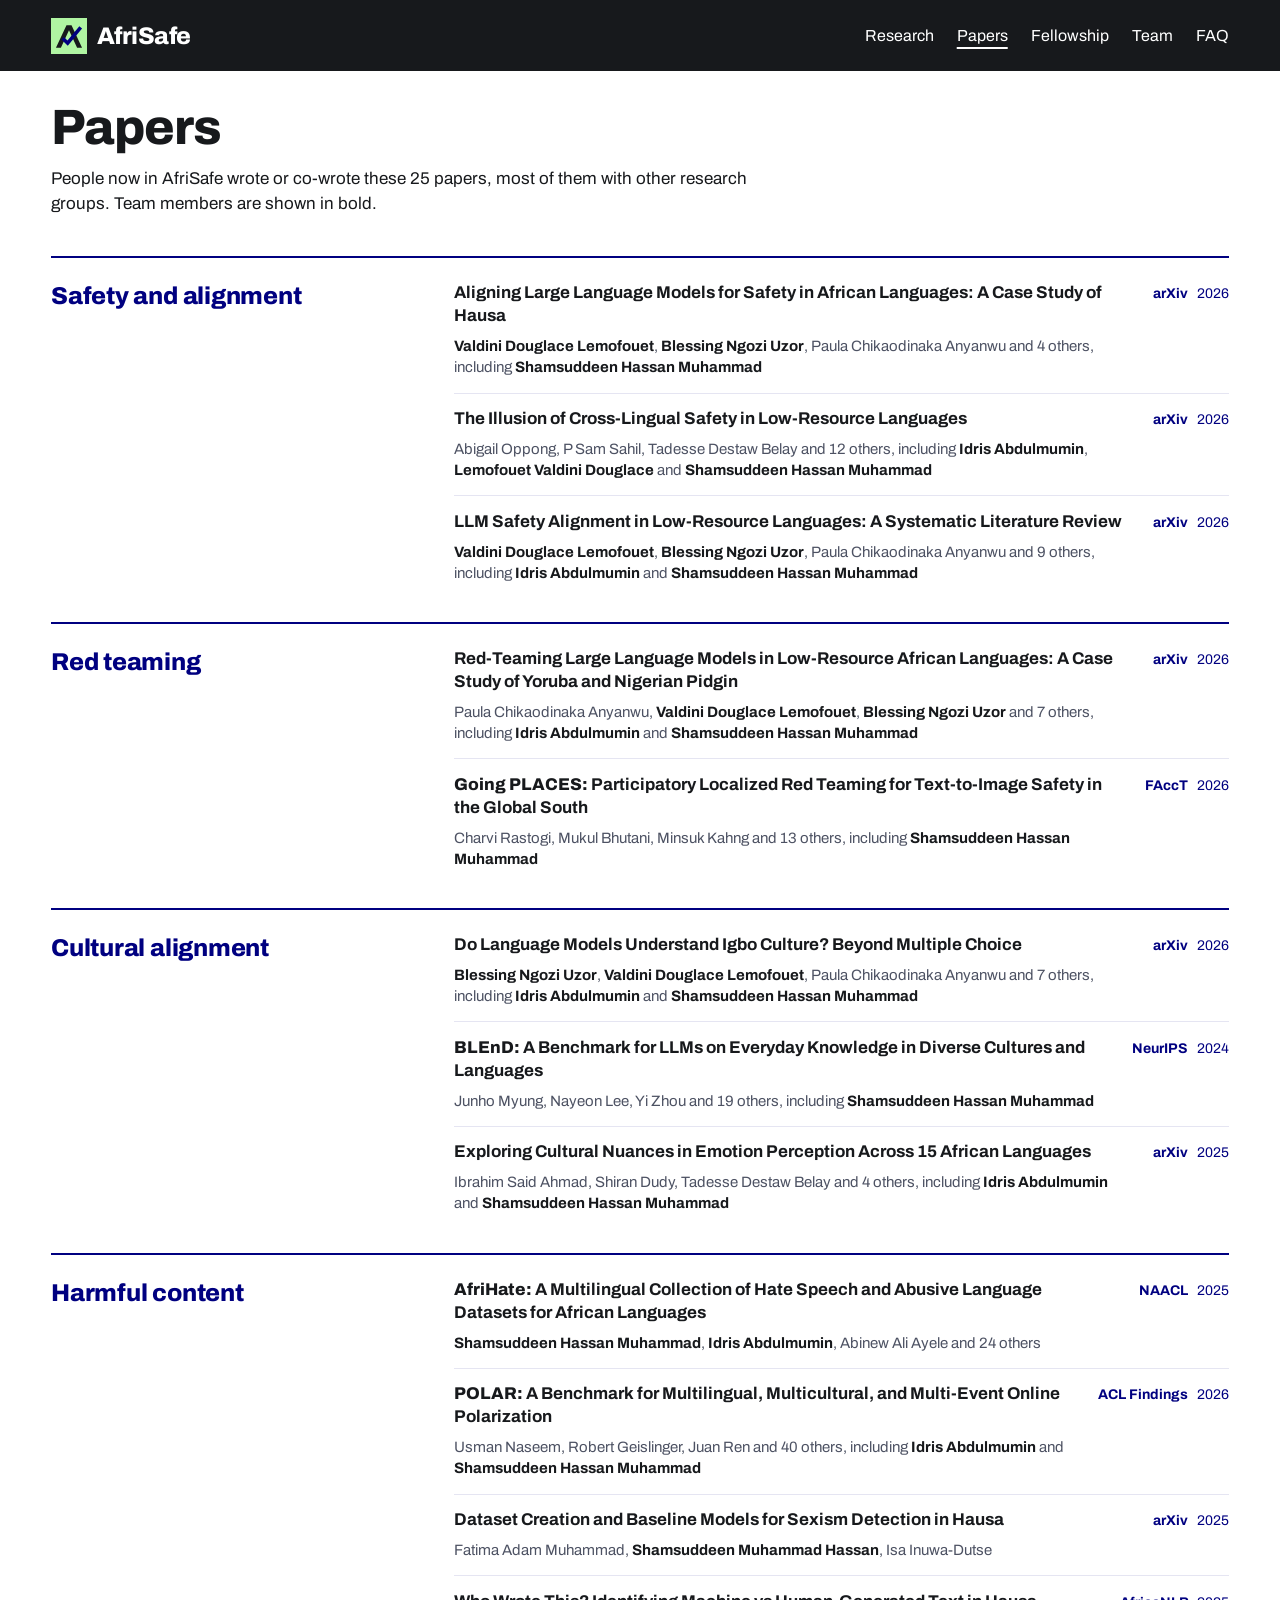
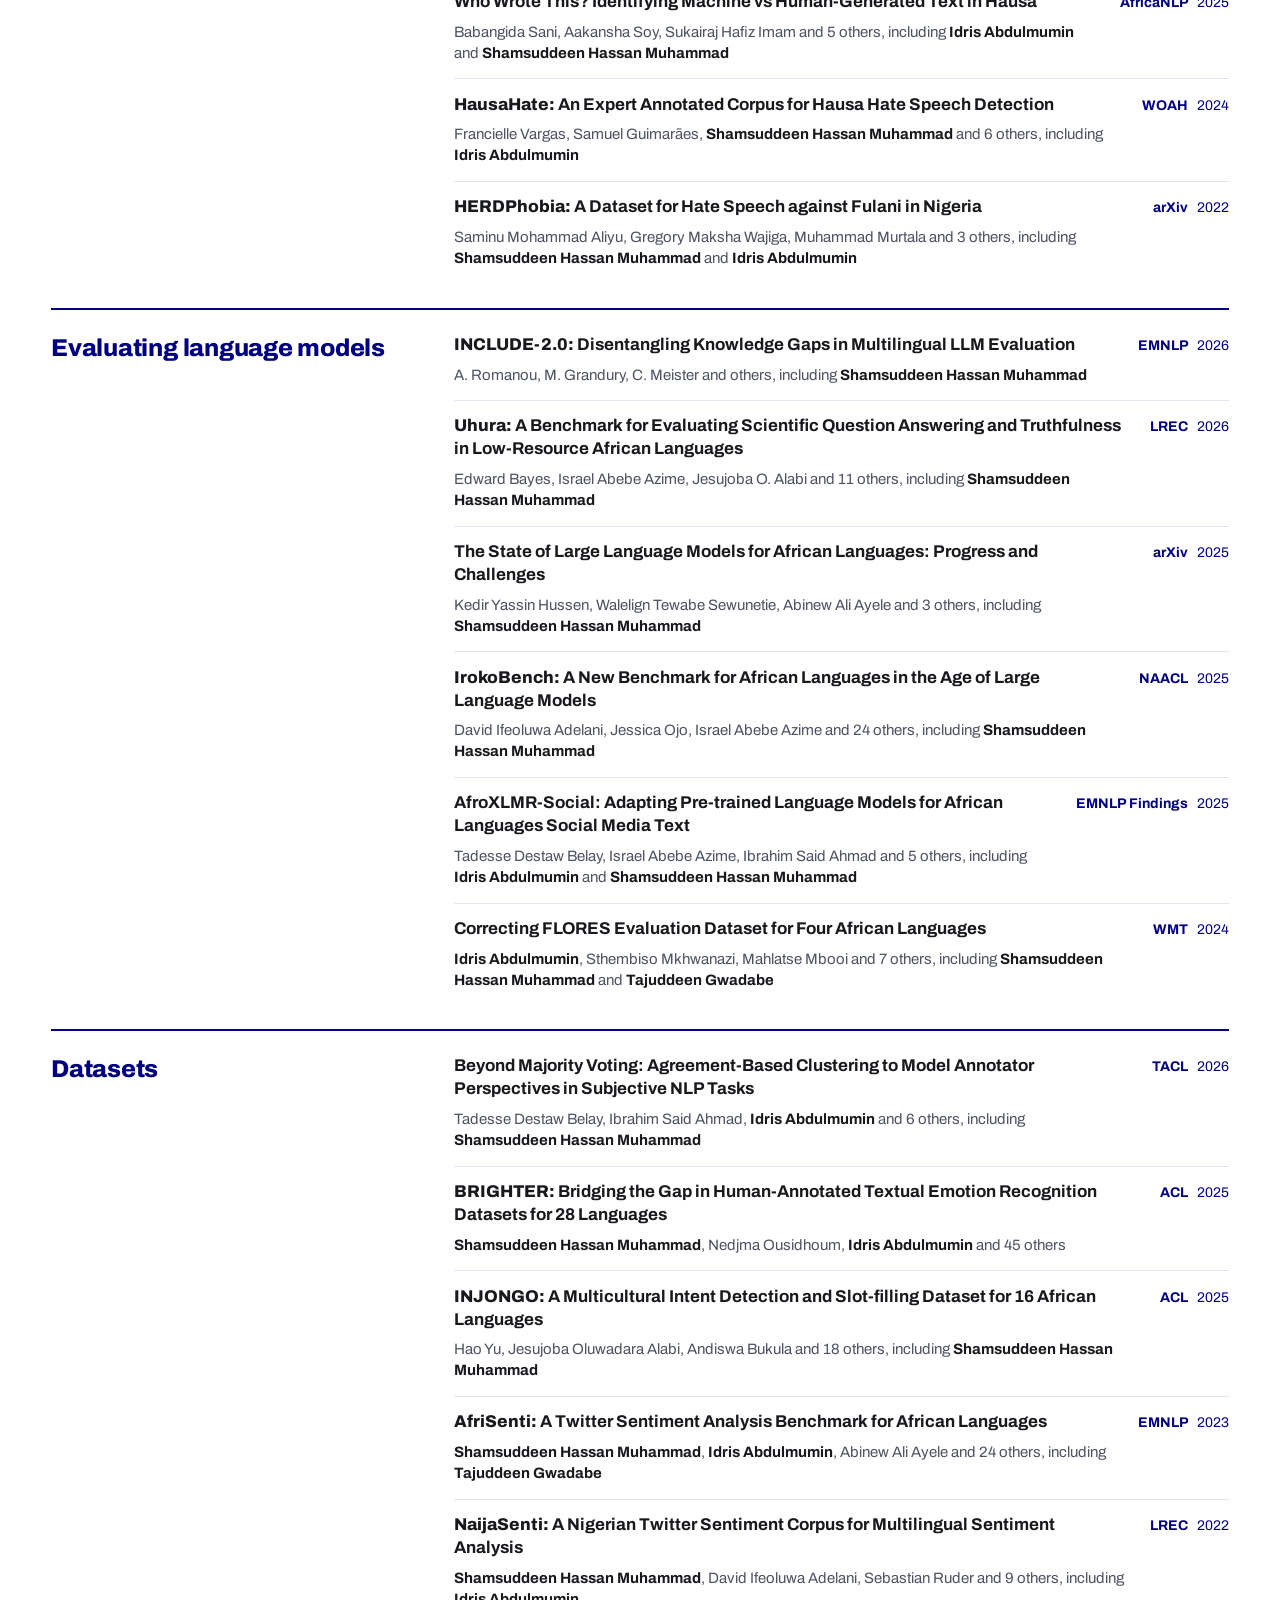
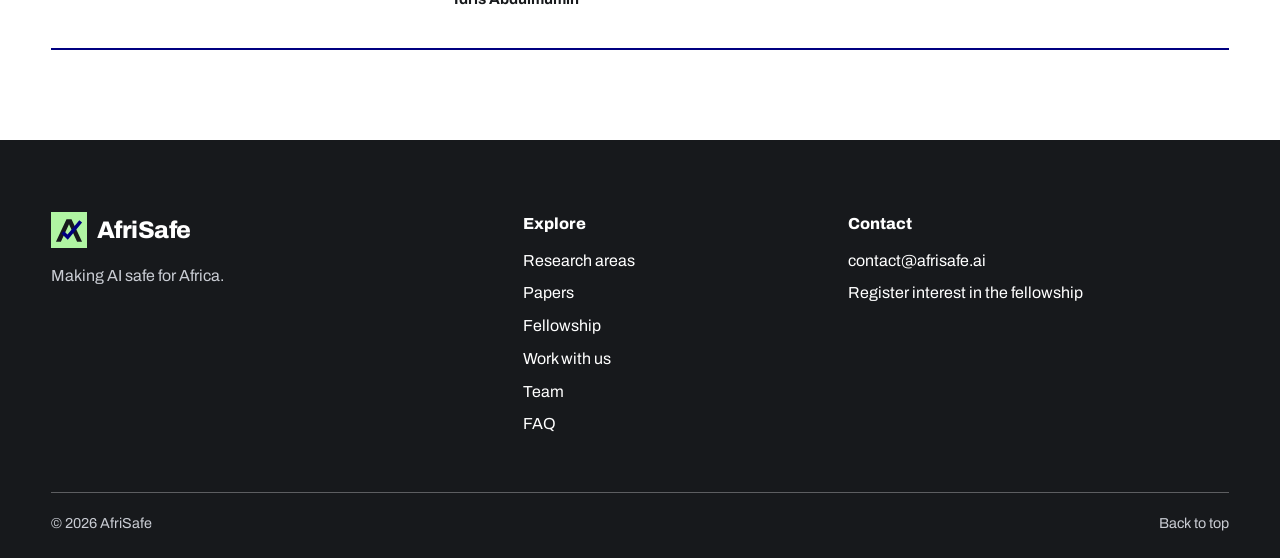
==== commit e134395e: "Footer: remove 'An independent research group.'" ====
--- a/papers.html
+++ b/papers.html
@@ -103,7 +103,6 @@
       <div class="foot-brand">
         <a class="logo" href="index.html"><svg class="mark" viewBox="0 0 40 40" aria-hidden="true"><rect class="mark-box" width="40" height="40"/><path class="mark-a" d="M5.5 33L17.2 8h5.6L34.5 33H29L20 13.6 11 33z"/><path class="mark-tick" d="M13 22.5l5.5 5.5L33 10.5"/></svg>AfriSafe</a>
         <p>Making AI safe for Africa.</p>
-        <p>An independent research group.</p>
       </div>
       <nav aria-label="Footer">
         <h2>Explore</h2>
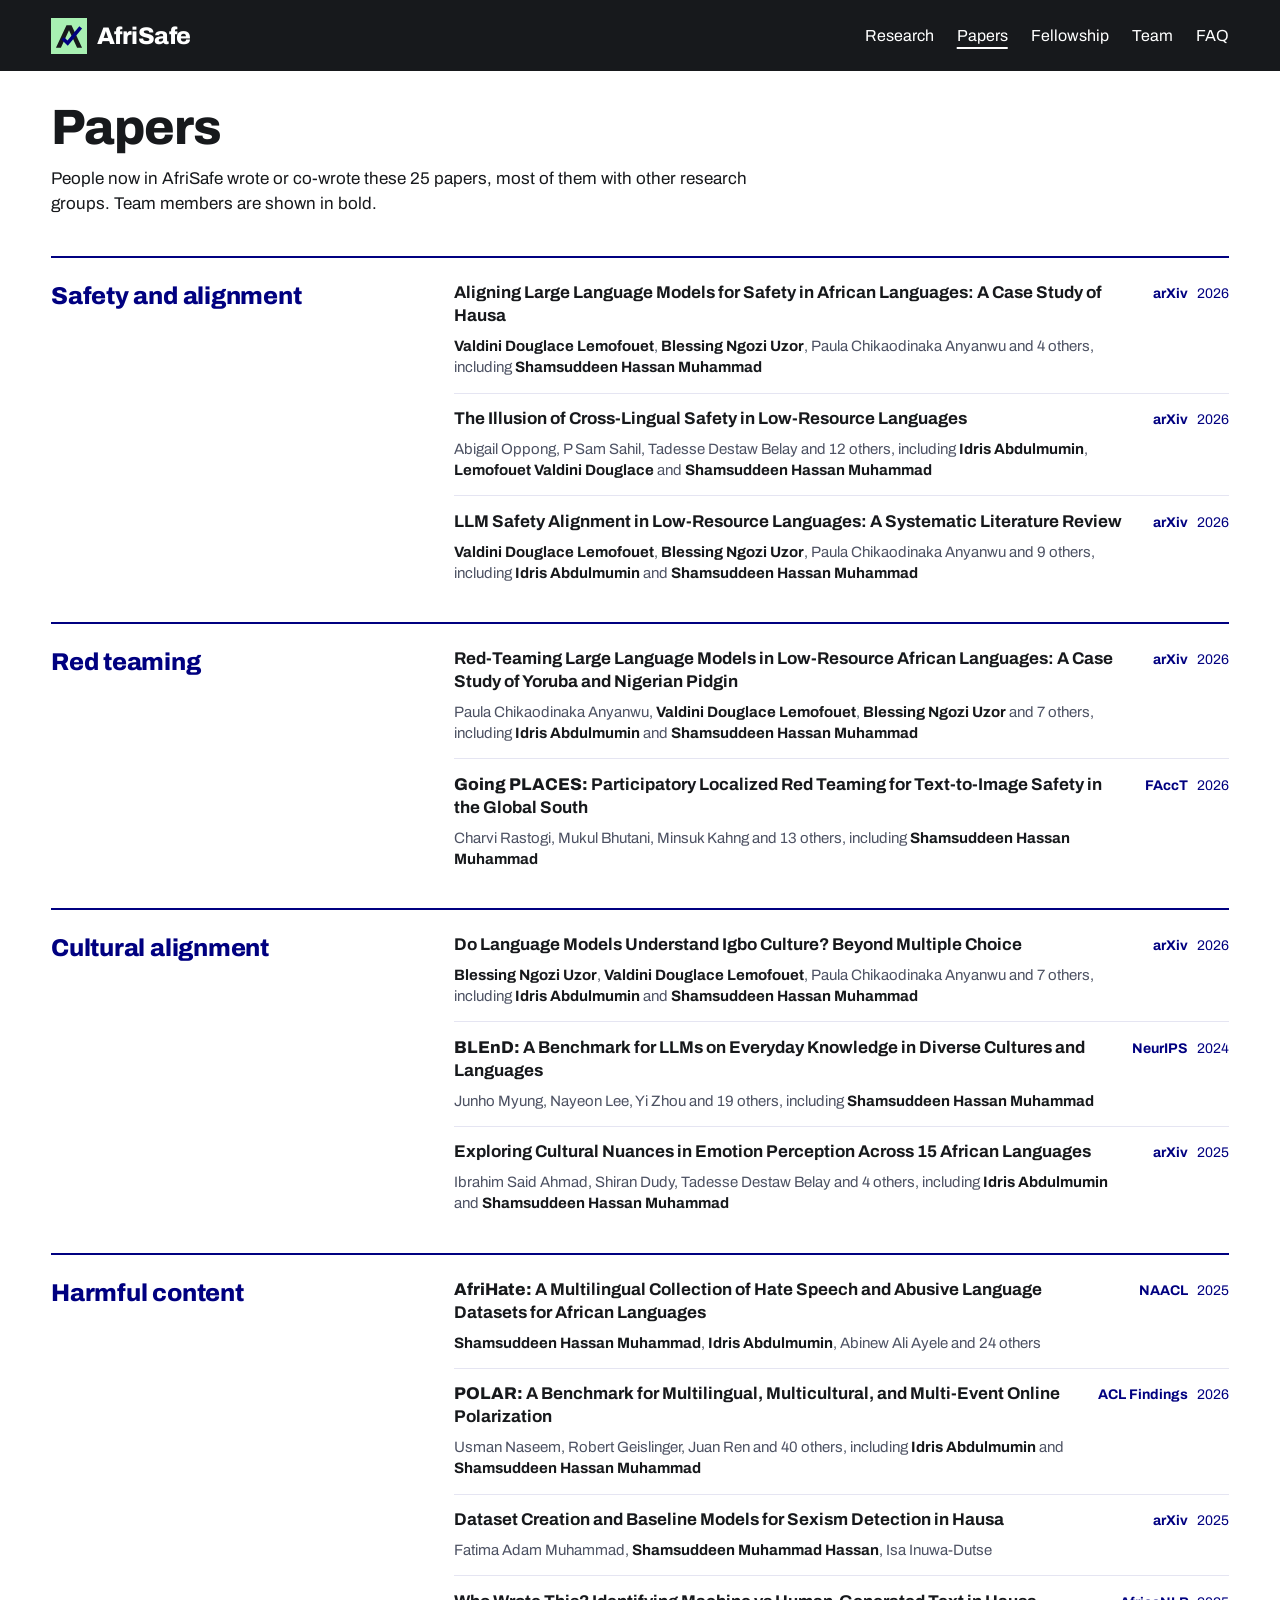
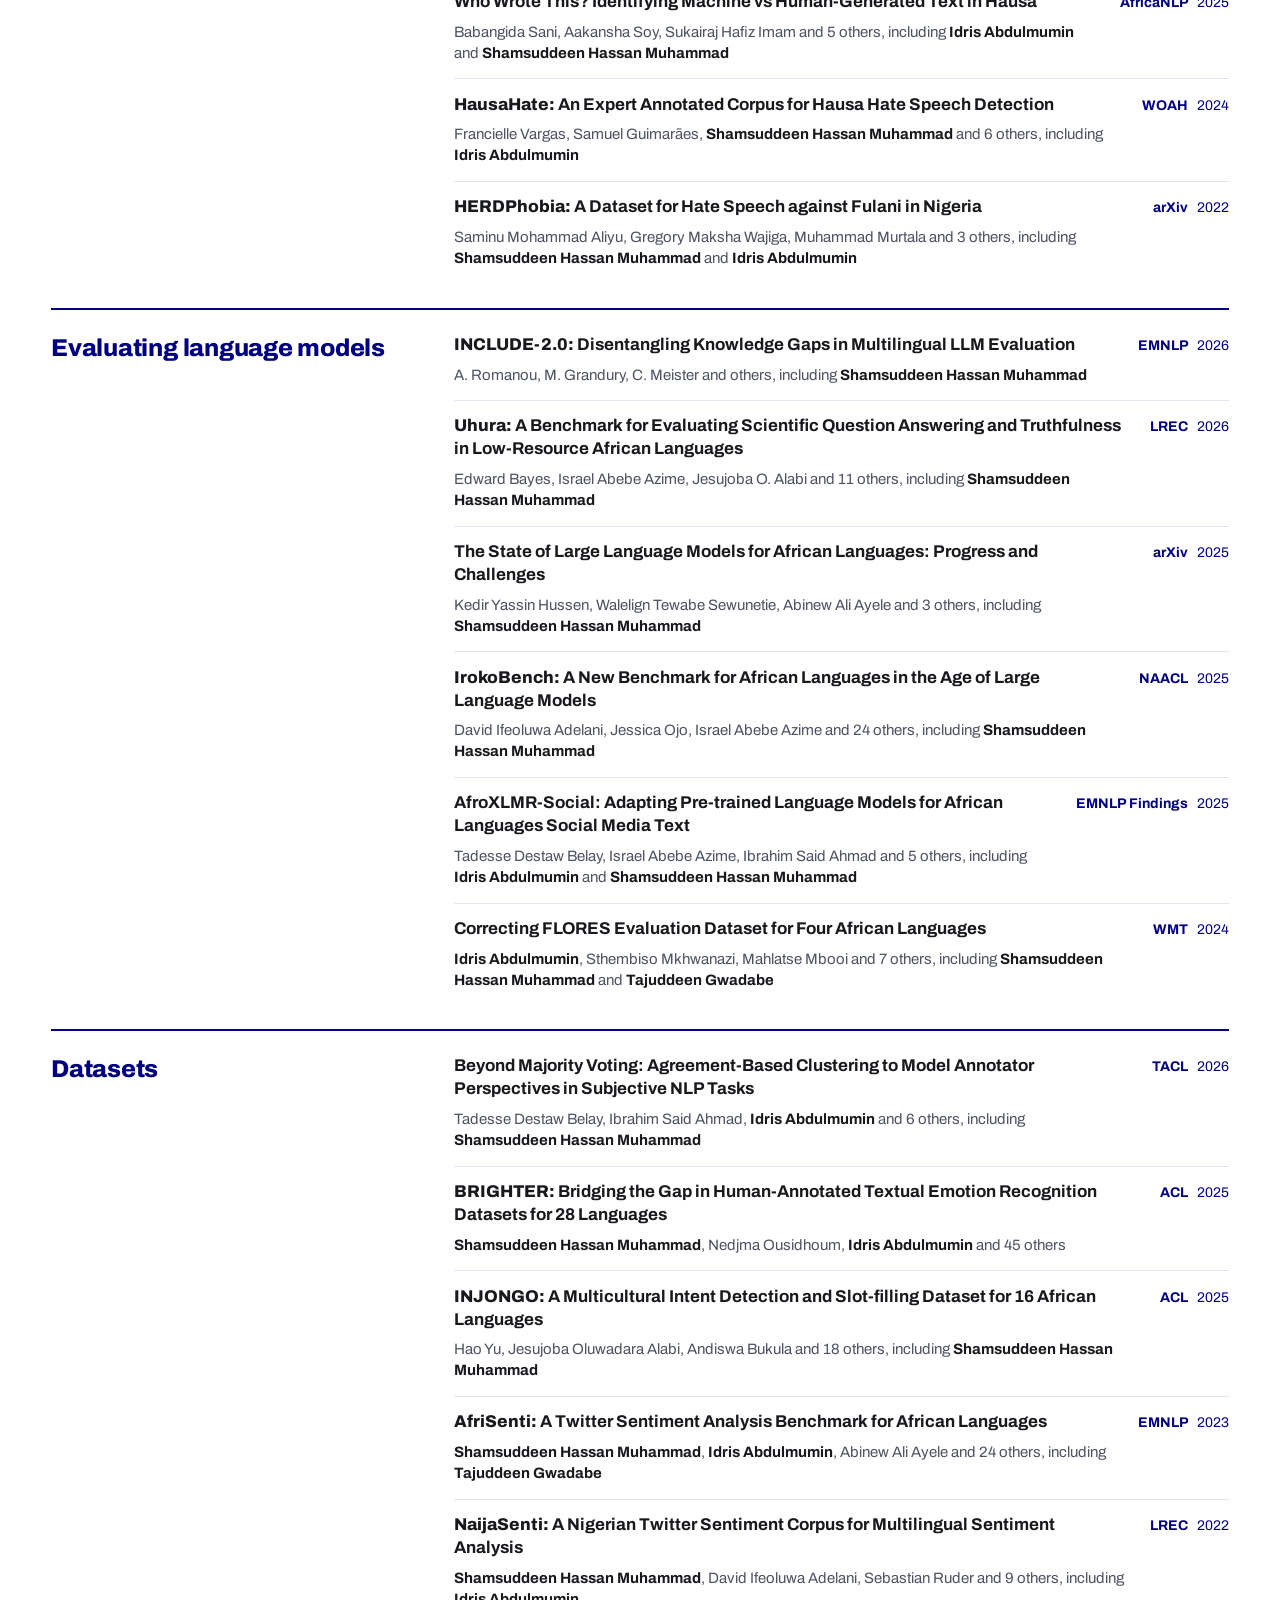
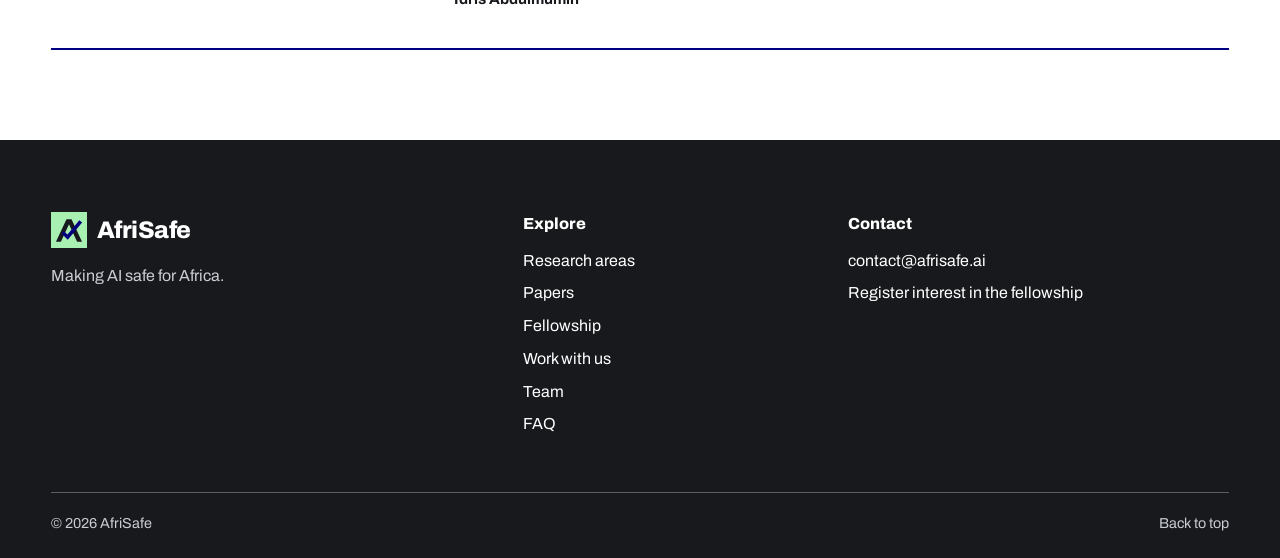
==== commit 935f752c: "Adopt palette A (refined mint); remove the colour chooser" ====
--- a/papers.html
+++ b/papers.html
@@ -11,7 +11,7 @@
 <meta name="twitter:card" content="summary">
 <meta property="og:title" content="Papers | AfriSafe">
 <meta property="og:description" content="AI safety, alignment and red teaming research for African languages and cultures.">
-<link rel="icon" href="data:image/svg+xml,%3Csvg xmlns='http://www.w3.org/2000/svg' viewBox='0 0 40 40'%3E%3Crect width='40' height='40' fill='%23b0f5a2'/%3E%3Cpath d='M5.5 33L17.2 8h5.6L34.5 33H29L20 13.6 11 33z' fill='%2317191c'/%3E%3Cpath d='M13 22.5l5.5 5.5L33 10.5' fill='none' stroke='%23000080' stroke-width='4'/%3E%3C/svg%3E">
+<link rel="icon" href="data:image/svg+xml,%3Csvg xmlns='http://www.w3.org/2000/svg' viewBox='0 0 40 40'%3E%3Crect width='40' height='40' fill='%23a8f0b2'/%3E%3Cpath d='M5.5 33L17.2 8h5.6L34.5 33H29L20 13.6 11 33z' fill='%2317191c'/%3E%3Cpath d='M13 22.5l5.5 5.5L33 10.5' fill='none' stroke='%23000080' stroke-width='4'/%3E%3C/svg%3E">
 <link rel="preconnect" href="https://fonts.googleapis.com">
 <link rel="preconnect" href="https://fonts.gstatic.com" crossorigin>
 <link rel="stylesheet" href="https://fonts.googleapis.com/css2?family=Archivo:wght@400;700;800&display=swap">
--- a/styles.css
+++ b/styles.css
@@ -1,6 +1,6 @@
 /* Layout: white page, inset blocks. Colour and type follow imperial.ac.uk:
    black-weight sentence-case headings, plain grotesque body, thin rules, arrow links,
-   mint and lavender panels, a dark panel that fades to purple.
+   mint and lavender panels, a dark panel that fades to deep navy.
    Type: Archivo at weight 800 for headings and 400 for text. Measured against Imperial's own
    face (licensed to Imperial, so not used here) it is the closest free match in weight and width.
    Sizes follow Imperial's scale: hero up to 74px, h2 up to 33px, h3 about 21px. */
@@ -10,11 +10,13 @@
   --white: #ffffff;
   --navy: #000080;
   --blue: #0000cd;
-  --mint: #b0f5a2;
+  --mint: #a8f0b2;
   --lavender: #e5e5f2;
-  --purple: #1f0038;
+  --purple: #0a0a45; /* deep navy end of the dark panel */
   --soft: #c9ccd3;
   --muted: #4d5263; /* author lines; 7.6:1 on white */
+  --names: #06401c; /* hero language names: a dark green of the mint's own hue, drawn faintly on the canvas */
+  --names-boost: 1.2;
 
   --font: Archivo, "Helvetica Neue", Arial, sans-serif;
 }
@@ -26,7 +28,7 @@
 p { margin: 0; }
 a { color: var(--blue); text-underline-offset: 3px; }
 a:focus-visible, summary:focus-visible { outline: 3px solid var(--blue); outline-offset: 3px; }
-/* blue on the dark footer is 1.6:1; mint is 13.8:1 */
+/* blue on the dark footer is 1.6:1; mint is 13.2:1 */
 .top a:focus-visible, .foot a:focus-visible { outline-color: var(--mint); }
 section[id] { scroll-margin-top: 2rem; }
 
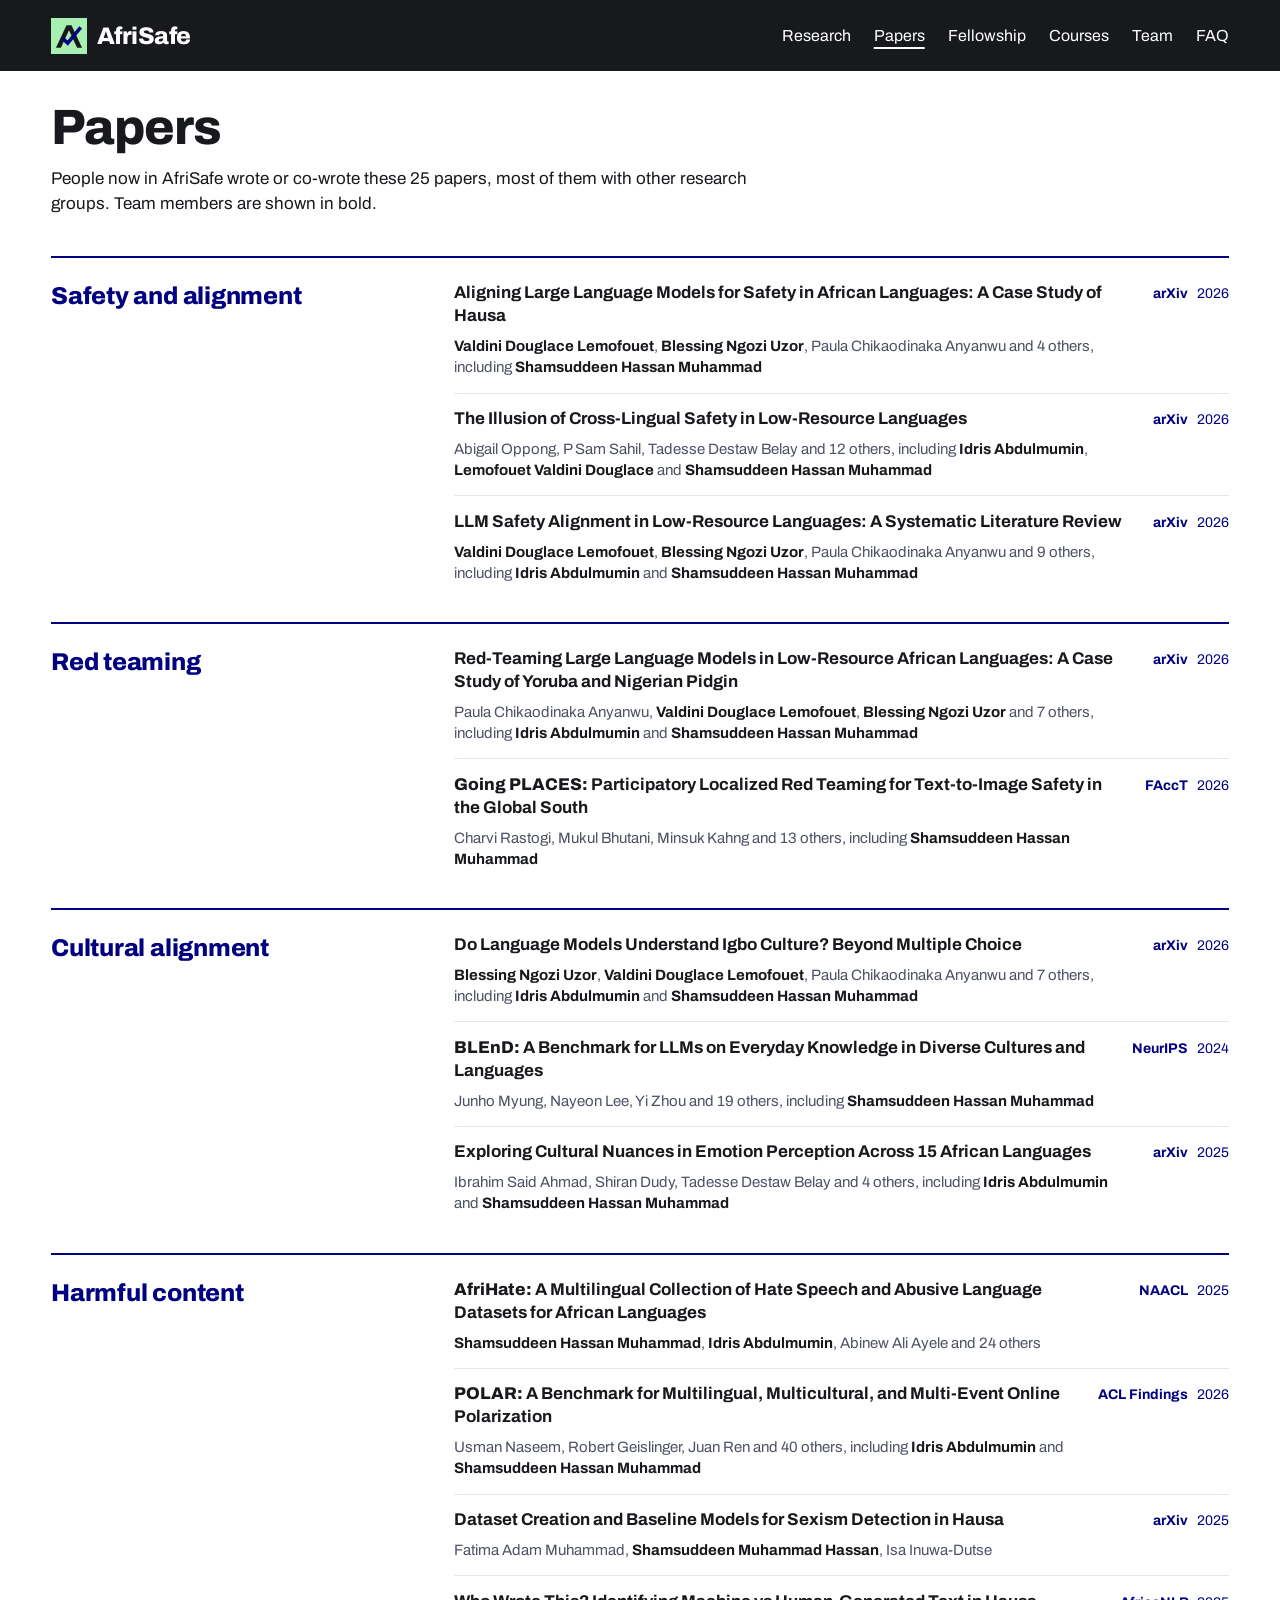
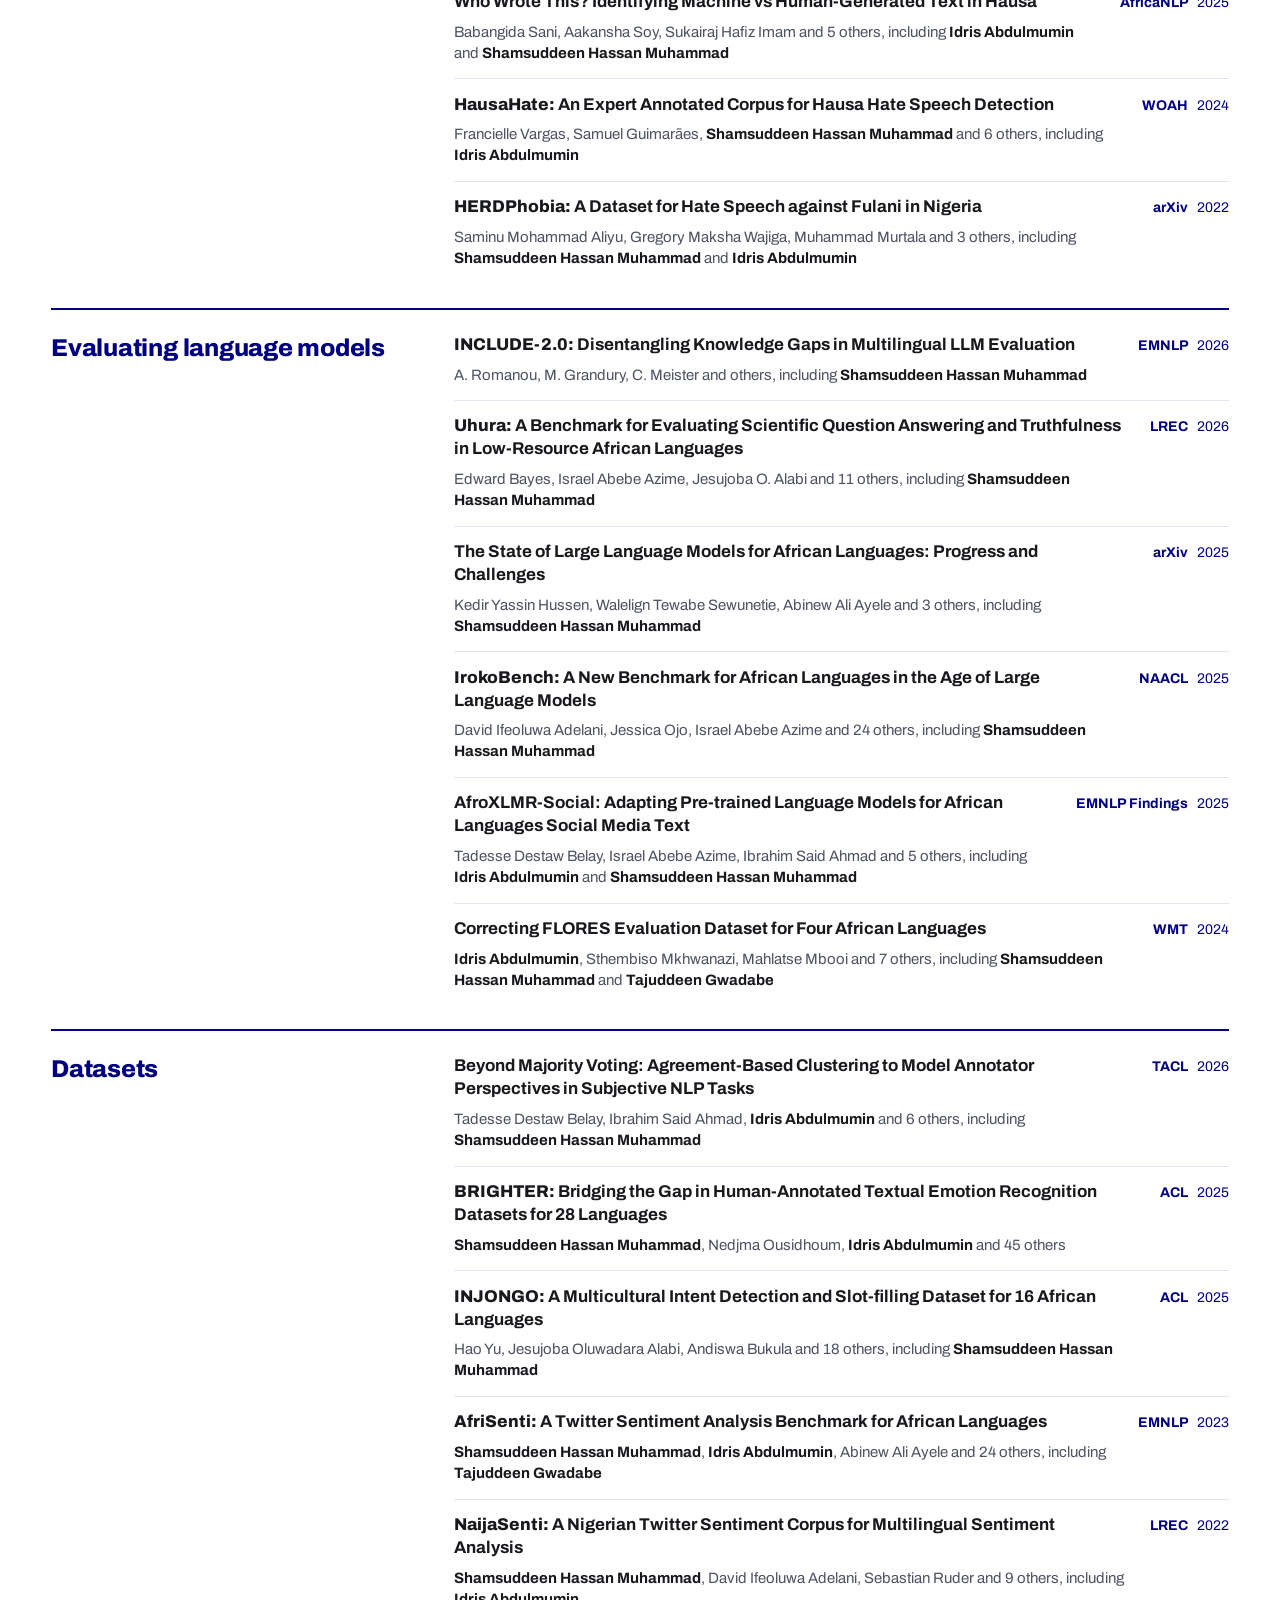
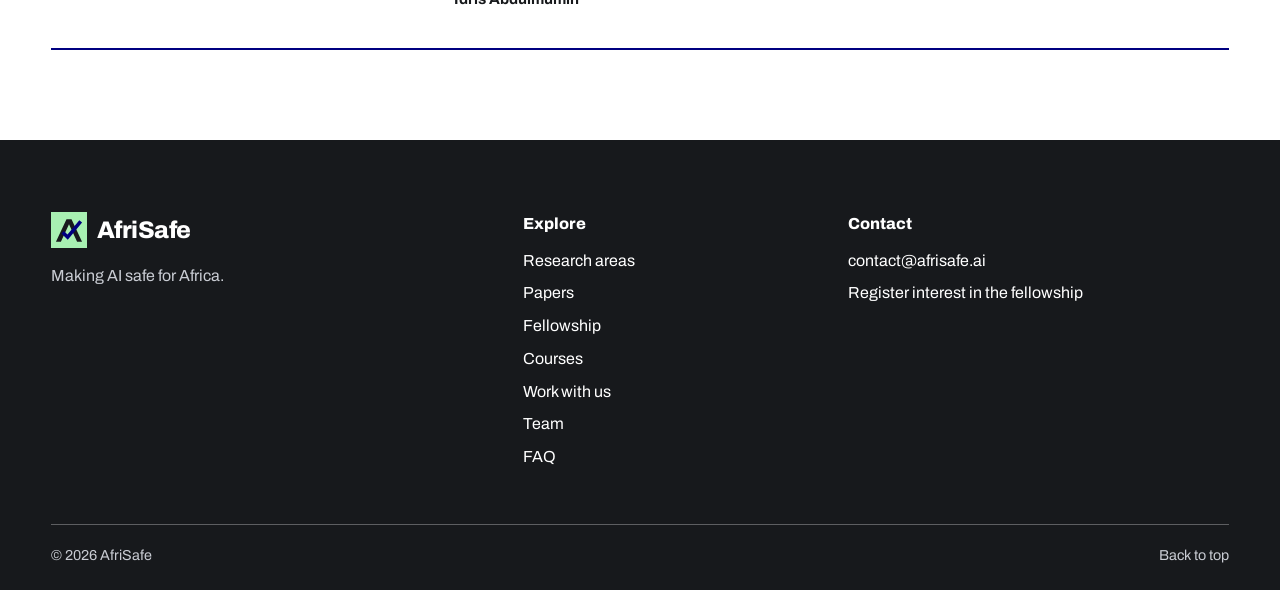
==== commit 82c87e81: "Add free AI courses section and Courses nav link" ====
--- a/papers.html
+++ b/papers.html
@@ -27,6 +27,7 @@
     <a href="index.html#research">Research</a>
     <a href="papers.html" aria-current="page">Papers</a>
     <a href="index.html#fellowship">Fellowship</a>
+    <a href="index.html#courses">Courses</a>
     <a href="team.html">Team</a>
     <a href="index.html#faq">FAQ</a>
   </nav>
@@ -109,6 +110,7 @@
         <a href="index.html#research">Research areas</a>
         <a href="papers.html">Papers</a>
         <a href="index.html#fellowship">Fellowship</a>
+        <a href="index.html#courses">Courses</a>
         <a href="index.html#involved">Work with us</a>
         <a href="team.html">Team</a>
         <a href="index.html#faq">FAQ</a>
--- a/styles.css
+++ b/styles.css
@@ -196,11 +196,11 @@
   /* Fellowship and Work with us: columns hang from the banner, and the banner's dividing rule runs on down.
      Fellowship: banner split in half, rule continues between steps 2 and 3.
      Work with us: banner split one third to two thirds, rule continues between columns 1 and 2. */
-  #fellowship .cols, #involved .cols { gap: 0; margin-top: 0; }
-  #fellowship .cols > *, #involved .cols > * { border-top: 0; border-left: 1px solid var(--navy); padding: 1.5rem clamp(1.5rem, 3vw, 2.5rem) 0.5rem; }
-  #fellowship .cols > :first-child, #involved .cols > :first-child { border-left: 0; }
-  #fellowship .cols > :nth-child(3), #involved .cols > :nth-child(2) { border-left-width: 2px; }
-  #involved .banner { grid-template-columns: minmax(0, 1fr) minmax(0, 2fr); }
+  #fellowship .cols, #involved .cols, #courses .cols { gap: 0; margin-top: 0; }
+  #fellowship .cols > *, #involved .cols > *, #courses .cols > * { border-top: 0; border-left: 1px solid var(--navy); padding: 1.5rem clamp(1.5rem, 3vw, 2.5rem) 0.5rem; }
+  #fellowship .cols > :first-child, #involved .cols > :first-child, #courses .cols > :first-child { border-left: 0; }
+  #fellowship .cols > :nth-child(3), #involved .cols > :nth-child(2), #courses .cols > :nth-child(2) { border-left-width: 2px; }
+  #involved .banner, #courses .banner { grid-template-columns: minmax(0, 1fr) minmax(0, 2fr); }
 }
 
 @media (max-width: 60rem) {
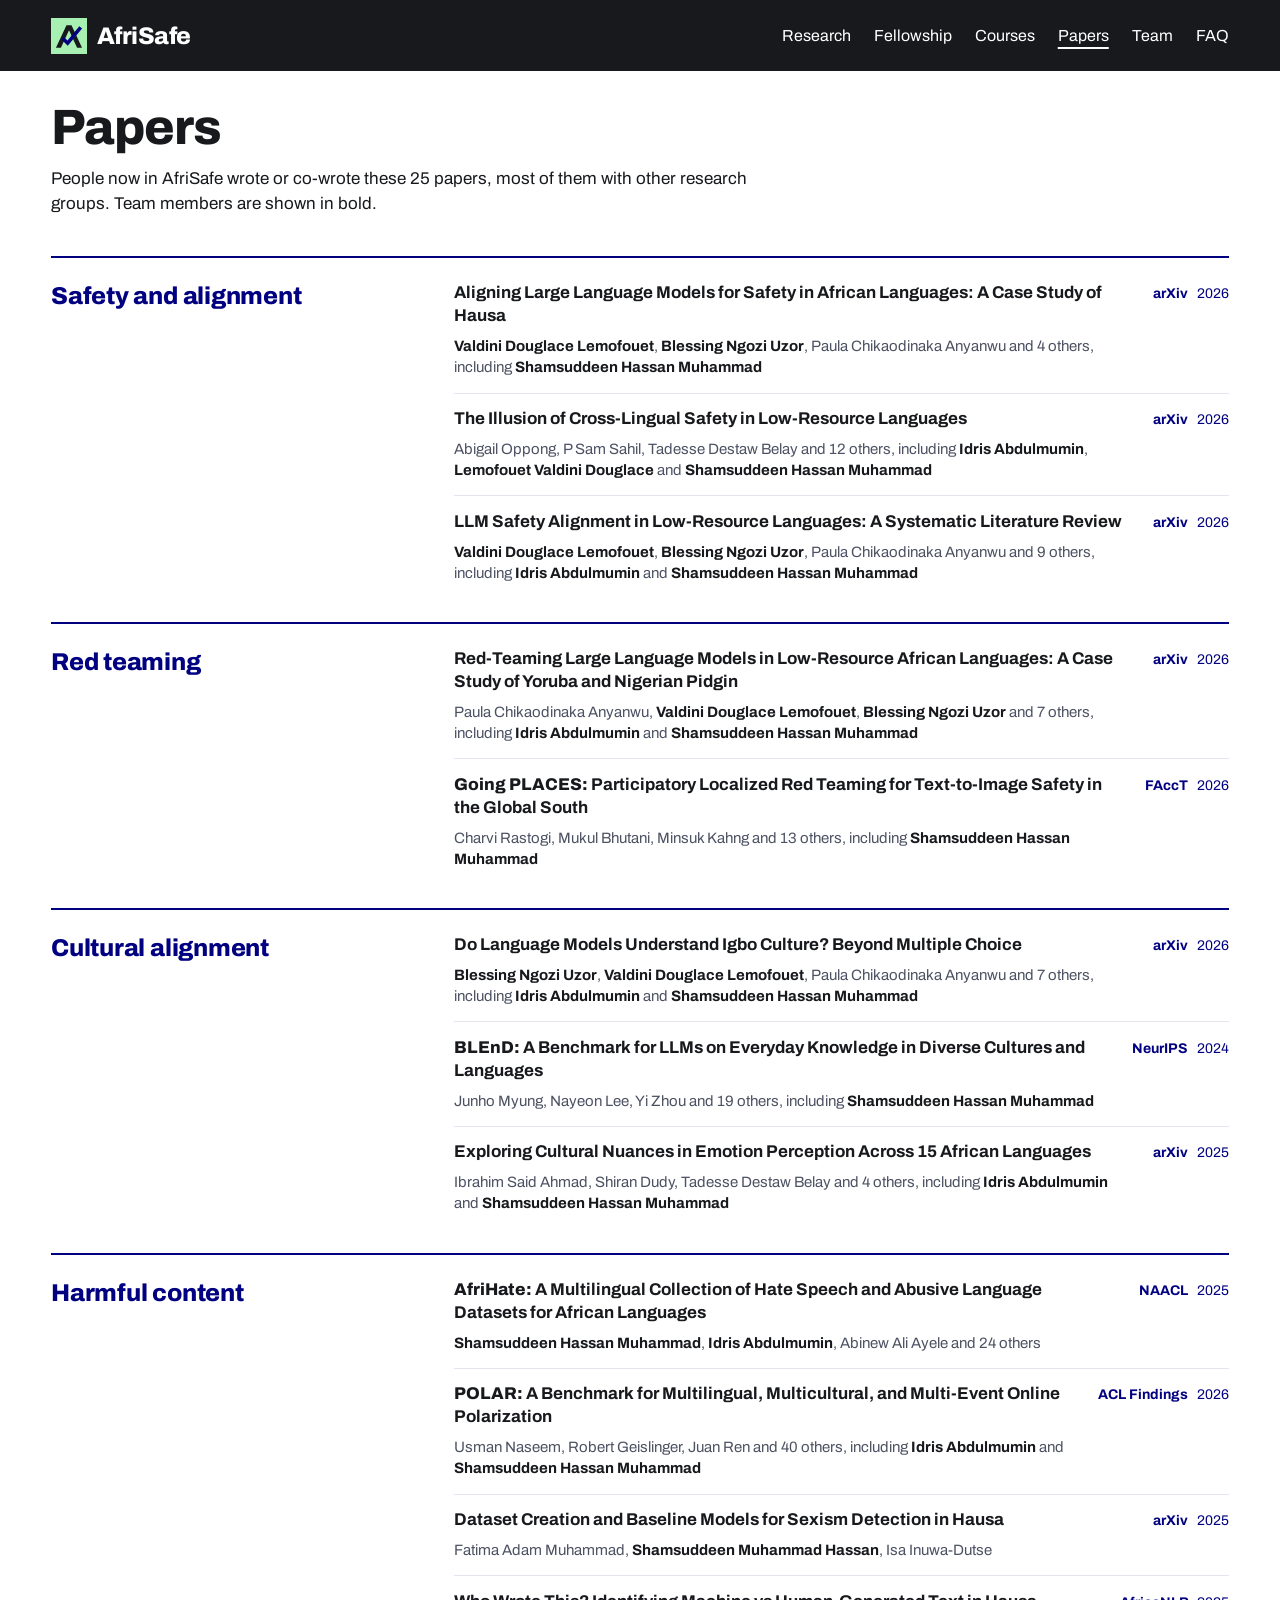
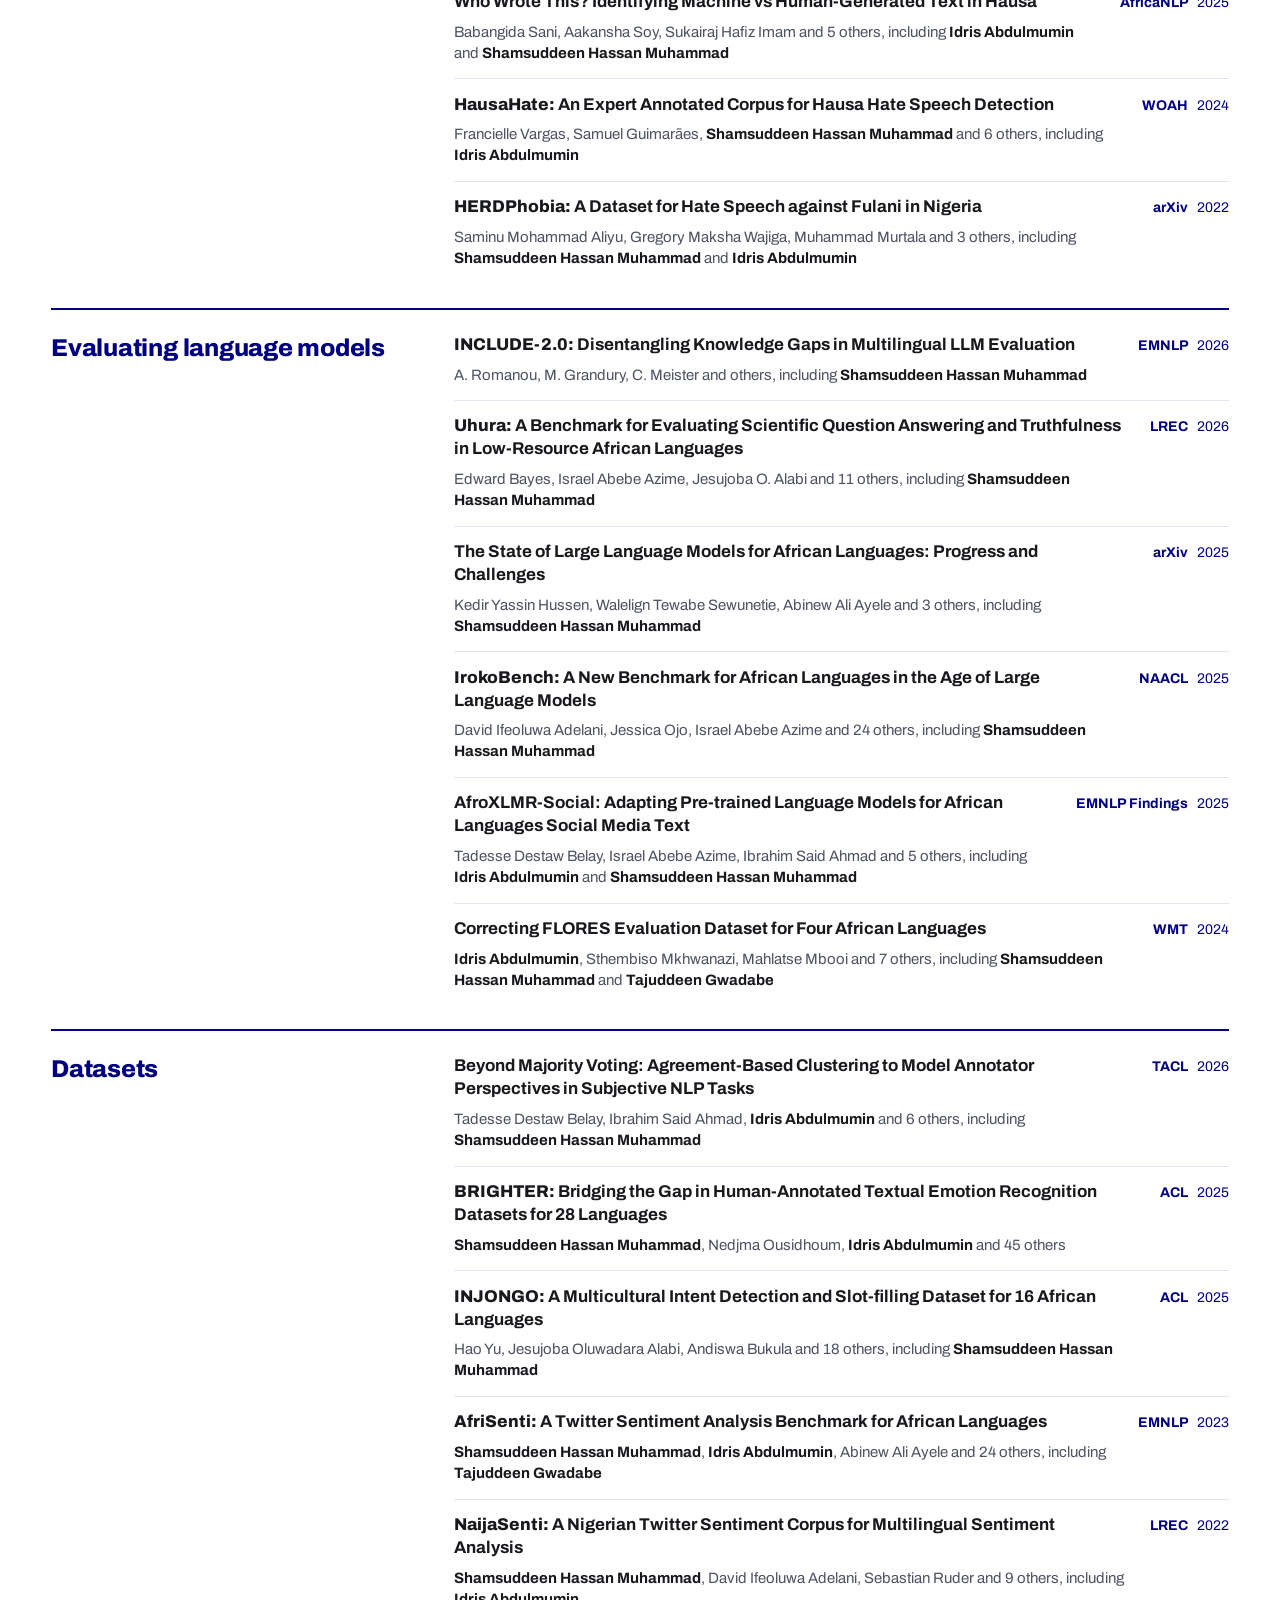
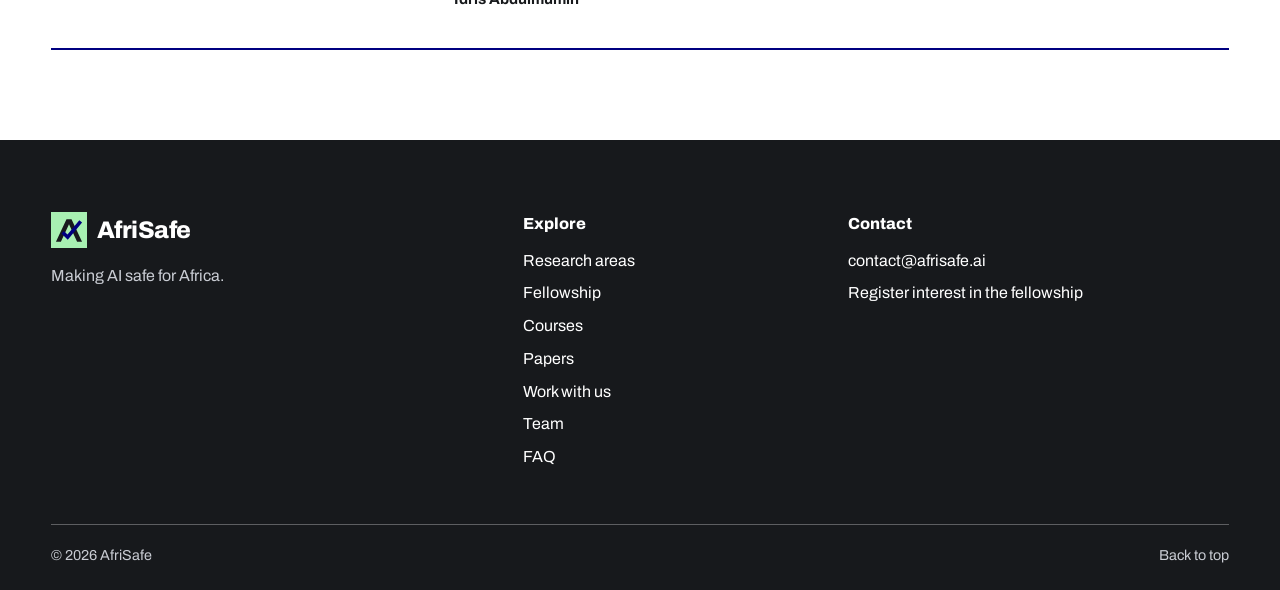
==== commit c19bb7fd: "Nav: Papers after Courses, matching page order" ====
--- a/papers.html
+++ b/papers.html
@@ -25,9 +25,9 @@
   <a class="logo" href="index.html"><svg class="mark" viewBox="0 0 40 40" aria-hidden="true"><rect class="mark-box" width="40" height="40"/><path class="mark-a" d="M5.5 33L17.2 8h5.6L34.5 33H29L20 13.6 11 33z"/><path class="mark-tick" d="M13 22.5l5.5 5.5L33 10.5"/></svg>AfriSafe</a>
   <nav aria-label="Sections">
     <a href="index.html#research">Research</a>
-    <a href="papers.html" aria-current="page">Papers</a>
     <a href="index.html#fellowship">Fellowship</a>
     <a href="index.html#courses">Courses</a>
+    <a href="papers.html" aria-current="page">Papers</a>
     <a href="team.html">Team</a>
     <a href="index.html#faq">FAQ</a>
   </nav>
@@ -108,9 +108,9 @@
       <nav aria-label="Footer">
         <h2>Explore</h2>
         <a href="index.html#research">Research areas</a>
-        <a href="papers.html">Papers</a>
         <a href="index.html#fellowship">Fellowship</a>
         <a href="index.html#courses">Courses</a>
+        <a href="papers.html">Papers</a>
         <a href="index.html#involved">Work with us</a>
         <a href="team.html">Team</a>
         <a href="index.html#faq">FAQ</a>
--- a/styles.css
+++ b/styles.css
@@ -15,8 +15,6 @@
   --purple: #0a0a45; /* deep navy end of the dark panel */
   --soft: #c9ccd3;
   --muted: #4d5263; /* author lines; 7.6:1 on white */
-  --names: #06401c; /* hero language names: a dark green of the mint's own hue, drawn faintly on the canvas */
-  --names-boost: 1.2;
 
   --font: Archivo, "Helvetica Neue", Arial, sans-serif;
 }
@@ -72,26 +70,16 @@
 .mint { background: var(--mint); }
 .night { background: linear-gradient(90deg, var(--ink), var(--purple)); color: var(--white); }
 
-/* Hero: headline across the mint panel; lede and links sit on the page's three columns under a navy rule */
-/* the space above the headline is the stage for the drifting language names */
-.hero { padding-top: clamp(6rem, 14vw, 11rem); gap: clamp(2rem, 4vw, 3.5rem); justify-items: stretch; }
-.hero-band { display: grid; grid-template-columns: repeat(3, minmax(0, 1fr)); gap: 1.5rem 2rem; align-items: start; border-top: 2px solid var(--navy); padding-top: 1.5rem; }
+/* Hero: headline across the dark panel; lede and links sit on the page's three columns under a mint rule */
+.hero { padding-top: clamp(3rem, 7vw, 6rem); gap: clamp(2rem, 4vw, 3.5rem); justify-items: stretch; }
+.hero-band { display: grid; grid-template-columns: repeat(3, minmax(0, 1fr)); gap: 1.5rem 2rem; align-items: start; border-top: 2px solid var(--mint); padding-top: 1.5rem; }
 .lede { grid-column: span 2; max-width: 42rem; font-size: clamp(1.1rem, 1.5vw, 1.3rem); line-height: 1.35; }
-.hero-links { list-style: none; margin: 0; padding: 0; color: var(--navy); }
+.hero-links { list-style: none; margin: 0; padding: 0; color: var(--mint); }
 .hero-links li { padding-block: 0.75rem; }
 .hero-links li:first-child { padding-top: 0; }
-.hero-links li + li { border-top: 1px solid var(--navy); }
+.hero-links li + li { border-top: 1px solid var(--mint); }
 /* flex keeps a wrapped second line under the text, clear of the arrow */
 .hero-links .go { display: flex; }
-
-/* --- Hero language names (canvas) ---------------------------------------------------------
-   A decorative canvas behind the hero content; the inline script at the end of index.html draws
-   on it. Out of flow, so it never changes the hero's size. Empty and invisible without JavaScript. */
-.hero { position: relative; isolation: isolate; }
-.hero-langs {
-  position: absolute; top: 0; left: 0; z-index: -1; width: 100%; height: 100%; pointer-events: none;
-}
-/* --- end hero language names --------------------------------------------------------------- */
 
 main > section { margin-bottom: clamp(3.5rem, 7vw, 6rem); }
 
@@ -195,12 +183,12 @@
 
   /* Fellowship and Work with us: columns hang from the banner, and the banner's dividing rule runs on down.
      Fellowship: banner split in half, rule continues between steps 2 and 3.
-     Work with us: banner split one third to two thirds, rule continues between columns 1 and 2. */
+     Work with us: same as Fellowship. Courses: banner split one third to two thirds, rule continues between columns 1 and 2. */
   #fellowship .cols, #involved .cols, #courses .cols { gap: 0; margin-top: 0; }
   #fellowship .cols > *, #involved .cols > *, #courses .cols > * { border-top: 0; border-left: 1px solid var(--navy); padding: 1.5rem clamp(1.5rem, 3vw, 2.5rem) 0.5rem; }
   #fellowship .cols > :first-child, #involved .cols > :first-child, #courses .cols > :first-child { border-left: 0; }
-  #fellowship .cols > :nth-child(3), #involved .cols > :nth-child(2), #courses .cols > :nth-child(2) { border-left-width: 2px; }
-  #involved .banner, #courses .banner { grid-template-columns: minmax(0, 1fr) minmax(0, 2fr); }
+  #fellowship .cols > :nth-child(3), #involved .cols > :nth-child(3), #courses .cols > :nth-child(2) { border-left-width: 2px; }
+  #courses .banner { grid-template-columns: minmax(0, 1fr) minmax(0, 2fr); }
 }
 
 @media (max-width: 60rem) {
